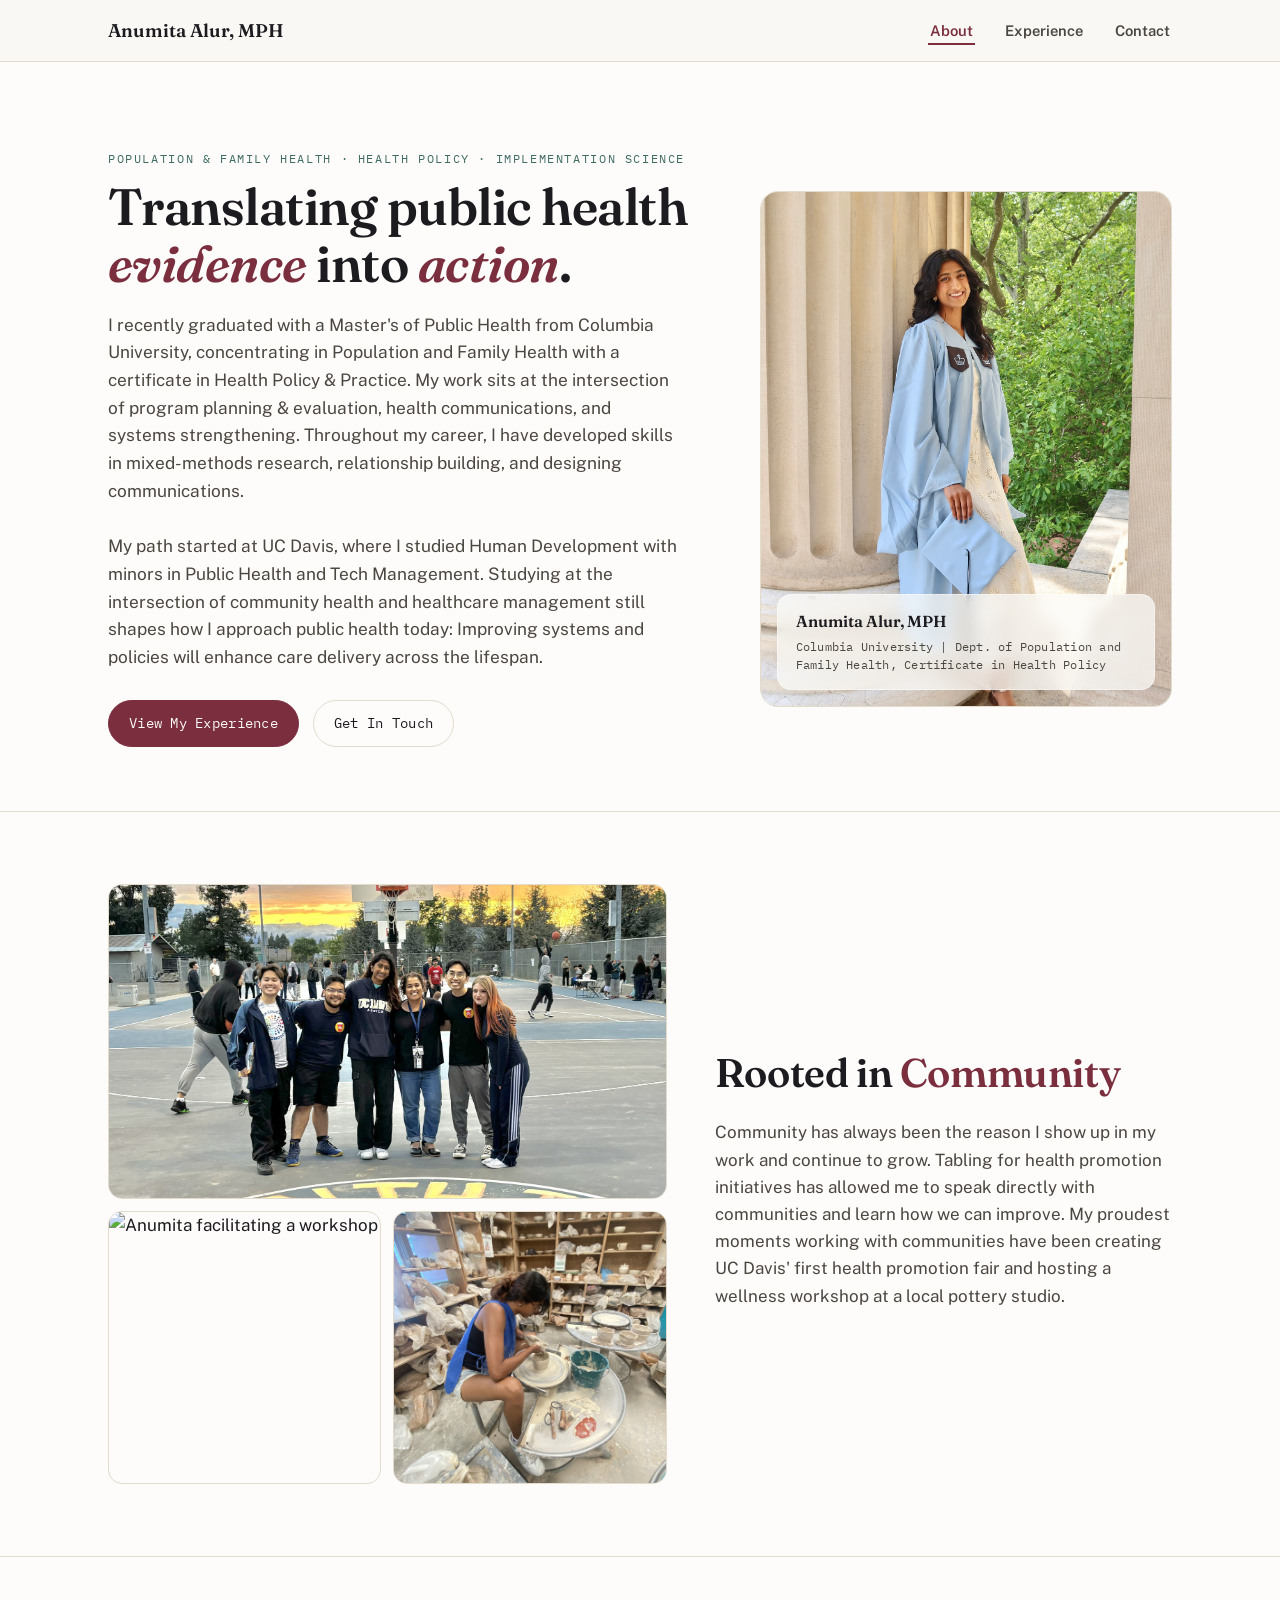
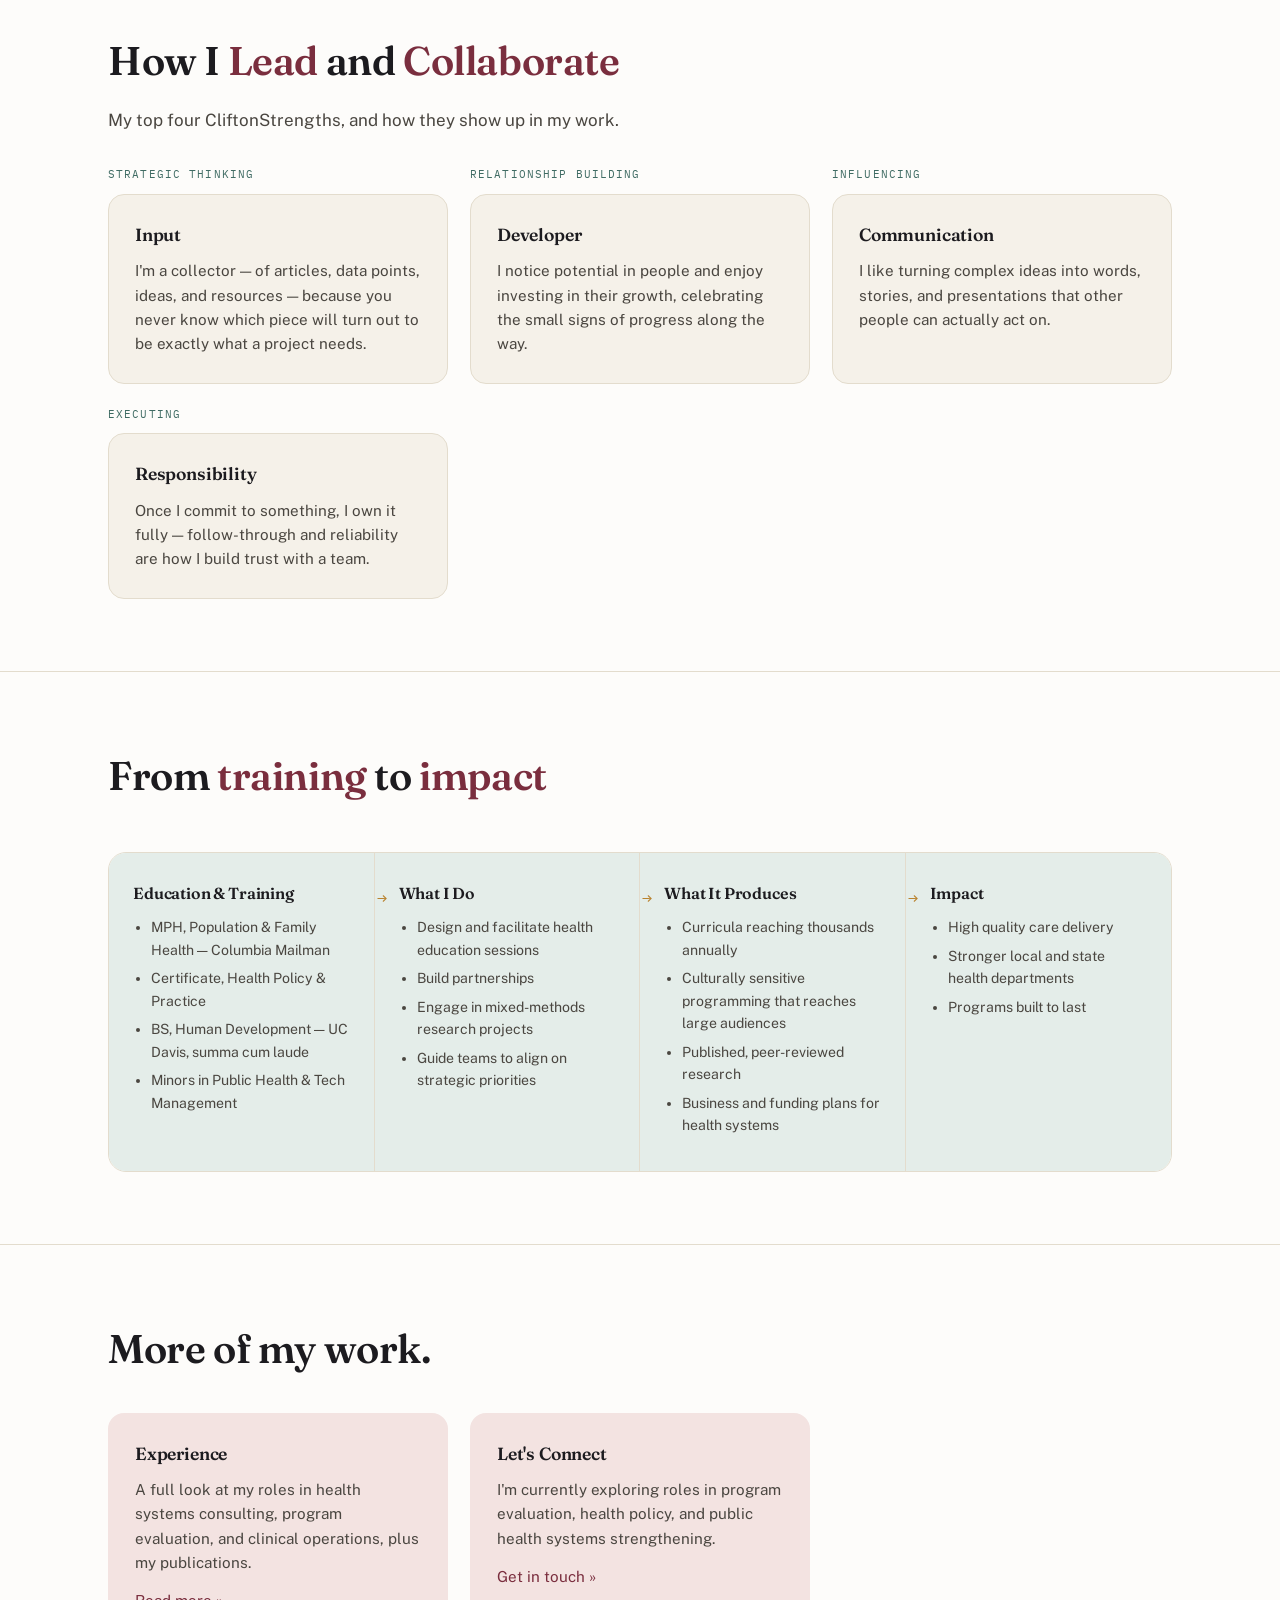
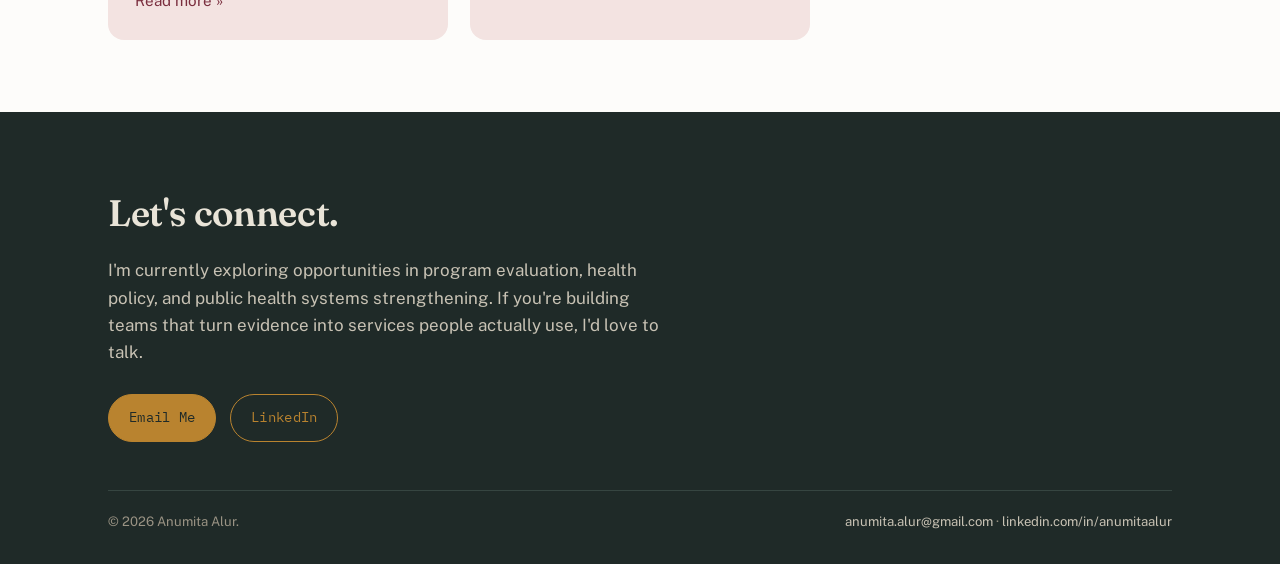
==== index.html @ 9e7f64c1 "About section changes" ====
<!DOCTYPE html>
<html lang="en">
<head>
<meta charset="UTF-8">
<meta name="viewport" content="width=device-width, initial-scale=1">
<title>Anumita Alur, MPH | Public Health Portfolio</title>
<meta name="description" content="Anumita Alur, MPH — population &amp; family health, implementation science, and health policy.">
<link rel="preconnect" href="https://fonts.googleapis.com">
<link href="https://fonts.googleapis.com/css2?family=Fraunces:opsz,wght@9..144,500;9..144,600;9..144,700&family=Public+Sans:wght@400;500;600;700&family=IBM+Plex+Mono:wght@400;500&display=swap" rel="stylesheet">
<link rel="stylesheet" href="styles.css">
</head>
<body>

<header class="site-header">
  <div class="nav-inner">
    <a class="brand" href="index.html">Anumita Alur, MPH</a>
    <button class="nav-toggle" aria-expanded="false" aria-label="Toggle menu">Menu</button>
    <nav class="main-nav" aria-label="Primary">
      <ul>
        <li><a href="index.html" aria-current="page">About</a></li>
        <li><a href="experience.html">Experience</a></li>
        <li><a href="index.html#connect">Contact</a></li>
      </ul>
    </nav>
  </div>
</header>

<main>

  <section class="hero">
    <div class="wrap hero-grid">
      <div>
        <span class="eyebrow">Population &amp; Family Health · Health Policy · Implementation Science</span>
        <h1>Translating public health <em>evidence</em> into <em>action</em>.</h1>
        <p class="lede">I recently graduated with a Master's of Public Health from Columbia University, concentrating in Population and Family Health with a certificate in Health Policy &amp; Practice. My work sits at the intersection of program planning &amp; evaluation, health communications, and systems strengthening. Throughout my career, I have developed skills in mixed-methods research, relationship building, and designing communications.</p>
        <p class="lede">My path started at UC Davis, where I studied Human Development with minors in Public Health and Tech Management. Studying at the intersection of community health and healthcare management still shapes how I approach public health today: Improving systems and policies will enhance care delivery across the lifespan.</p>
        <div class="hero-actions">
          <a class="btn solid" href="experience.html">View My Experience</a>
          <a class="btn ghost" href="index.html#connect">Get In Touch</a>
        </div>
      </div>
      <div class="hero-photo">
        <img src="images/anu-graduation.jpg" alt="Anumita Alur smiling in graduation regalia">
        <div class="hero-photo-caption">
          <div class="cap-name">Anumita Alur, MPH</div>
          <div class="cap-meta">Columbia University | Dept. of Population and Family Health, Certificate in Health Policy</div>
        </div>
      </div>
    </div>
  </section>

  <section class="block">
    <div class="wrap">
      <div class="community-grid">
        <div class="community-photos">
          <img src="images/community-1.jpg" alt="Anumita at a community health event">
          <img src="images/community-2.jpg" alt="Anumita facilitating a workshop">
          <img src="images/community-3.jpg" alt="Anumita with community members">
        </div>
        <div>
          <h2 class="section-title">Rooted in <span class="accent">Community</span></h2>
          <p style="color:var(--ink-soft); margin-top:14px;">Community has always been the reason I show up in my work and continue to grow. Tabling for health promotion initiatives has allowed me to speak directly with communities and learn how we can improve. My proudest moments working with communities have been creating UC Davis' first health promotion fair and hosting a wellness workshop at a local pottery studio.</p>
        </div>
      </div>
    </div>
  </section>

  <section class="block">
    <div class="wrap">
      <h2 class="section-title">How I <span class="accent">Lead</span> and <span class="accent">Collaborate</span></h2>
      <p style="color:var(--ink-soft); margin-top:14px; margin-bottom:32px; max-width:60ch;">My top four CliftonStrengths, and how they show up in my work.</p>
      <div class="card-grid strength-grid">
        <div class="strength-item">
          <span class="strength-domain">Strategic Thinking</span>
          <div class="card">
            <h3>Input</h3>
            <p>I'm a collector — of articles, data points, ideas, and resources — because you never know which piece will turn out to be exactly what a project needs.</p>
          </div>
        </div>
        <div class="strength-item">
          <span class="strength-domain">Relationship Building</span>
          <div class="card">
            <h3>Developer</h3>
            <p>I notice potential in people and enjoy investing in their growth, celebrating the small signs of progress along the way.</p>
          </div>
        </div>
        <div class="strength-item">
          <span class="strength-domain">Influencing</span>
          <div class="card">
            <h3>Communication</h3>
            <p>I like turning complex ideas into words, stories, and presentations that other people can actually act on.</p>
          </div>
        </div>
        <div class="strength-item">
          <span class="strength-domain">Executing</span>
          <div class="card">
            <h3>Responsibility</h3>
            <p>Once I commit to something, I own it fully — follow-through and reliability are how I build trust with a team.</p>
          </div>
        </div>
      </div>
    </div>
  </section>

  <section class="block">
    <div class="wrap">
      <h2 class="section-title" style="margin-bottom:44px;">From <span class="accent">training</span> to <span class="accent">impact</span></h2>
      <div class="logic-flow">
        <div class="logic-stage">
          <h4>Education &amp; Training</h4>
          <ul>
            <li>MPH, Population &amp; Family Health — Columbia Mailman</li>
            <li>Certificate, Health Policy &amp; Practice</li>
            <li>BS, Human Development — UC Davis, summa cum laude</li>
            <li>Minors in Public Health &amp; Tech Management</li>
          </ul>
        </div>
        <div class="logic-stage">
          <h4>What I Do</h4>
          <ul>
            <li>Design and facilitate health education sessions</li>
            <li>Build partnerships</li>
            <li>Engage in mixed-methods research projects</li>
            <li>Guide teams to align on strategic priorities</li>
          </ul>
        </div>
        <div class="logic-stage">
          <h4>What It Produces</h4>
          <ul>
            <li>Curricula reaching thousands annually</li>
            <li>Culturally sensitive programming that reaches large audiences</li>
            <li>Published, peer-reviewed research</li>
            <li>Business and funding plans for health systems</li>
          </ul>
        </div>
        <div class="logic-stage">
          <h4>Impact</h4>
          <ul>
            <li>High quality care delivery</li>
            <li>Stronger local and state health departments</li>
            <li>Programs built to last</li>
          </ul>
        </div>
      </div>
    </div>
  </section>

  <section class="block">
    <div class="wrap">
      <h2 class="section-title">More of my work.</h2>
      <div class="card-grid explore-cards" style="margin-top:32px;">
        <div class="card">
          <h3>Experience</h3>
          <p>A full look at my roles in health systems consulting, program evaluation, and clinical operations, plus my publications.</p>
          <p style="margin-top:14px;"><a href="experience.html">Read more »</a></p>
        </div>
        <div class="card">
          <h3>Let's Connect</h3>
          <p>I'm currently exploring roles in program evaluation, health policy, and public health systems strengthening.</p>
          <p style="margin-top:14px;"><a href="index.html#connect">Get in touch »</a></p>
        </div>
      </div>
    </div>
  </section>

</main>

<section class="connect" id="connect">
  <div class="wrap">
    <h2>Let's connect.</h2>
    <p>I'm currently exploring opportunities in program evaluation, health policy, and public health systems strengthening. If you're building teams that turn evidence into services people actually use, I'd love to talk.</p>
    <div class="connect-actions">
      <a class="btn solid" href="mailto:anumita.alur@gmail.com">Email Me</a>
      <a class="btn" href="https://www.linkedin.com/in/anumitaalur" target="_blank" rel="noopener">LinkedIn</a>
    </div>
    <div class="foot-bottom">
      <span>© 2026 Anumita Alur.</span>
      <span><a href="mailto:anumita.alur@gmail.com">anumita.alur@gmail.com</a> · <a href="https://www.linkedin.com/in/anumitaalur" target="_blank" rel="noopener">linkedin.com/in/anumitaalur</a></span>
    </div>
  </div>
</section>

<script src="nav.js"></script>
</body>
</html>
---- styles.css ----
/* ============================================================
   Anumita Alur — Portfolio
   Design tokens
   ============================================================ */
:root {
  --paper: #FDFCFA;
  --paper-dim: #F5F1E9;
  --ink: #1C1B1F;
  --ink-soft: #4A4640;
  --berry: #7A2E3E;
  --berry-dark: #5C2230;
  --berry-tint: #F3E3E1;
  --teal: #3F6B63;
  --teal-tint: #E4EDE9;
  --gold: #B9832F;
  --line: #E3DCCD;
  --night: #1F2A28;
  --night-ink: #E9E4D8;

  --display: "Fraunces", Georgia, serif;
  --body: "Public Sans", -apple-system, BlinkMacSystemFont, "Segoe UI", sans-serif;
  --mono: "IBM Plex Mono", ui-monospace, Menlo, monospace;

  --max: 1120px;
}

* { box-sizing: border-box; }
html { scroll-behavior: smooth; }

@media (prefers-reduced-motion: reduce) {
  html { scroll-behavior: auto; }
  * { animation: none !important; transition: none !important; }
}

body {
  margin: 0;
  background: var(--paper);
  color: var(--ink);
  font-family: var(--body);
  font-size: 17px;
  line-height: 1.6;
  -webkit-font-smoothing: antialiased;
}

h1, h2, h3, h4 { font-family: var(--display); margin: 0; font-weight: 600; letter-spacing: -0.01em; }
p { margin: 0 0 1em; }

.section-title {
  font-size: clamp(1.9rem, 3.6vw, 2.5rem);
}
.accent { color: var(--berry); }

a { color: var(--berry); text-decoration: none; }
a:hover { text-decoration: underline; }
img { max-width: 100%; display: block; }

a:focus-visible,
button:focus-visible {
  outline: 2px solid var(--berry);
  outline-offset: 3px;
}

.wrap { max-width: var(--max); margin: 0 auto; padding: 0 28px; }

.eyebrow {
  font-family: var(--mono);
  font-size: 0.72rem;
  letter-spacing: 0.14em;
  text-transform: uppercase;
  color: var(--teal);
  display: block;
  margin-bottom: 0.9em;
}

/* ---------------- Header / Nav ---------------- */
header.site-header {
  position: sticky;
  top: 0;
  z-index: 50;
  background: rgba(250, 248, 244, 0.92);
  backdrop-filter: blur(6px);
  border-bottom: 1px solid var(--line);
}

.nav-inner {
  max-width: var(--max);
  margin: 0 auto;
  padding: 16px 28px;
  display: flex;
  align-items: center;
  justify-content: space-between;
  gap: 24px;
}

.brand {
  font-family: var(--display);
  font-weight: 600;
  font-size: 1.15rem;
  color: var(--ink);
  white-space: nowrap;
}
.brand:hover { text-decoration: none; color: var(--berry); }

nav.main-nav ul {
  list-style: none;
  display: flex;
  gap: 28px;
  margin: 0;
  padding: 0;
  font-size: 0.92rem;
  font-weight: 600;
}
nav.main-nav a {
  color: var(--ink-soft);
  padding: 4px 2px;
  border-bottom: 2px solid transparent;
}
nav.main-nav a:hover,
nav.main-nav a[aria-current="page"] {
  color: var(--berry);
  text-decoration: none;
  border-bottom-color: var(--berry);
}

.nav-toggle {
  display: none;
  background: none;
  border: 1px solid var(--line);
  border-radius: 8px;
  padding: 8px 10px;
  font-family: var(--mono);
  font-size: 0.85rem;
  cursor: pointer;
  color: var(--ink);
}

@media (max-width: 720px) {
  .nav-toggle { display: inline-block; }
  nav.main-nav {
    display: none;
    position: absolute;
    top: 100%;
    left: 0;
    right: 0;
    background: var(--paper);
    border-bottom: 1px solid var(--line);
    padding: 12px 28px 20px;
  }
  nav.main-nav.open { display: block; }
  nav.main-nav ul { flex-direction: column; gap: 14px; }
}

/* ---------------- Buttons ---------------- */
.btn {
  display: inline-flex;
  align-items: center;
  gap: 8px;
  font-family: var(--mono);
  font-size: 0.85rem;
  letter-spacing: 0.02em;
  padding: 12px 20px;
  border-radius: 999px;
  border: 1px solid var(--berry);
  color: var(--berry);
  transition: background 0.15s ease, color 0.15s ease;
}
.btn:hover { background: var(--berry); color: var(--paper); text-decoration: none; }
.btn.solid { background: var(--berry); color: var(--paper); }
.btn.solid:hover { background: var(--berry-dark); border-color: var(--berry-dark); }
.btn.ghost { border-color: var(--line); color: var(--ink); }
.btn.ghost:hover { background: var(--ink); border-color: var(--ink); color: var(--paper); }

/* ---------------- Hero ---------------- */
.hero {
  padding: 88px 0 64px;
  border-bottom: 1px solid var(--line);
}
.hero-grid {
  display: grid;
  grid-template-columns: 1.3fr 0.9fr;
  gap: 56px;
  align-items: center;
}
@media (max-width: 860px) {
  .hero-grid { grid-template-columns: 1fr; }
}
.hero h1 {
  font-size: clamp(2.1rem, 4.2vw, 3.2rem);
  line-height: 1.1;
  margin-bottom: 20px;
}
.hero h1 em { font-style: italic; color: var(--berry); }
.hero p.lede {
  font-size: 1.08rem;
  color: var(--ink-soft);
  max-width: 52ch;
  margin-bottom: 28px;
}
.hero-actions { display: flex; gap: 14px; flex-wrap: wrap; }

.hero-photo {
  position: relative;
  border-radius: 18px;
  overflow: hidden;
  border: 1px solid var(--line);
  aspect-ratio: 4 / 5;
}
.hero-photo img {
  width: 100%;
  height: 100%;
  object-fit: cover;
  object-position: center 20%;
}
.hero-photo-caption {
  position: absolute;
  left: 16px;
  right: 16px;
  bottom: 16px;
  background: rgba(253, 252, 250, 0.72);
  backdrop-filter: blur(8px);
  -webkit-backdrop-filter: blur(8px);
  border: 1px solid rgba(255, 255, 255, 0.4);
  border-radius: 14px;
  padding: 14px 18px;
}
.hero-photo-caption .cap-name {
  font-family: var(--display);
  font-weight: 600;
  font-size: 1rem;
  color: var(--ink);
  margin-bottom: 3px;
}
.hero-photo-caption .cap-meta {
  font-family: var(--mono);
  font-size: 0.72rem;
  letter-spacing: 0.02em;
  color: var(--ink-soft);
}

.hero-card {
  background: var(--paper-dim);
  border: 1px solid var(--line);
  border-radius: 18px;
  padding: 28px;
}
.hero-card .avatar {
  width: 84px;
  height: 84px;
  border-radius: 50%;
  background: var(--berry);
  color: var(--paper);
  font-family: var(--display);
  font-size: 1.7rem;
  display: flex;
  align-items: center;
  justify-content: center;
  margin-bottom: 16px;
}
.hero-card .name { font-family: var(--display); font-size: 1.15rem; margin-bottom: 4px; }
.hero-card .role { color: var(--ink-soft); font-size: 0.92rem; margin-bottom: 18px; }
.hero-card dl { margin: 0; font-size: 0.88rem; }
.hero-card dt { font-family: var(--mono); font-size: 0.7rem; letter-spacing: 0.08em; text-transform: uppercase; color: var(--teal); margin-top: 12px; }
.hero-card dd { margin: 2px 0 0; color: var(--ink-soft); }

/* ---------------- Stat strip ---------------- */
.stat-strip {
  padding: 44px 0;
  border-bottom: 1px solid var(--line);
}
.stat-grid {
  display: grid;
  grid-template-columns: repeat(4, 1fr);
  gap: 24px;
}
@media (max-width: 860px) { .stat-grid { grid-template-columns: repeat(2, 1fr); } }
.stat { border-left: 2px solid var(--line); padding-left: 18px; }
.stat .num { font-family: var(--mono); font-size: 1.9rem; color: var(--berry); display: block; }
.stat .label { color: var(--ink-soft); font-size: 0.88rem; }

/* ---------------- Section shell ---------------- */
section.block { padding: 72px 0; border-bottom: 1px solid var(--line); }
section.block:last-of-type { border-bottom: none; }
.block-head { max-width: 60ch; margin-bottom: 44px; }
.block-head h2 { font-size: clamp(1.5rem, 3vw, 2.1rem); }

/* ---------------- Community collage ---------------- */
.community-grid {
  display: grid;
  grid-template-columns: 1.1fr 0.9fr;
  gap: 48px;
  align-items: center;
}
@media (max-width: 860px) {
  .community-grid { grid-template-columns: 1fr; }
}
.community-photos {
  display: grid;
  grid-template-columns: 1fr 1fr;
  gap: 12px;
}
.community-photos img {
  width: 100%;
  object-fit: cover;
  border-radius: 14px;
  border: 1px solid var(--line);
}
.community-photos img:first-child {
  grid-column: 1 / -1;
  aspect-ratio: 16 / 9;
}
.community-photos img:not(:first-child) {
  aspect-ratio: 1 / 1;
}

/* ---------------- Strengths grid (4-up) ---------------- */
.strength-grid { grid-template-columns: repeat(4, 1fr); }
@media (max-width: 960px) { .strength-grid { grid-template-columns: repeat(2, 1fr); } }
@media (max-width: 560px) { .strength-grid { grid-template-columns: 1fr; } }
.strength-item { display: flex; flex-direction: column; }
.strength-domain {
  font-family: var(--mono);
  font-size: 0.7rem;
  letter-spacing: 0.1em;
  text-transform: uppercase;
  color: var(--teal);
  margin-bottom: 10px;
}
.strength-grid .card {
  background: var(--paper-dim);
  flex: 1;
}

/* ---------------- Card / focus areas ---------------- */
.card-grid {
  display: grid;
  grid-template-columns: repeat(3, 1fr);
  gap: 22px;
}
@media (max-width: 860px) { .card-grid { grid-template-columns: 1fr; } }
.card {
  background: var(--paper);
  border: 1px solid var(--line);
  border-radius: 16px;
  padding: 26px;
}
.card h3 { font-size: 1.1rem; margin-bottom: 10px; }
.card p { color: var(--ink-soft); font-size: 0.95rem; margin-bottom: 0; }
.card .tag {
  font-family: var(--mono);
  font-size: 0.7rem;
  letter-spacing: 0.08em;
  text-transform: uppercase;
  color: var(--teal);
  background: var(--teal-tint);
  padding: 4px 10px;
  border-radius: 999px;
  display: inline-block;
  margin-bottom: 14px;
}

.explore-cards .card {
  background: var(--berry-tint);
  border-color: transparent;
}

/* ---------------- Logic-model flow (signature element) ---------------- */
.logic-flow {
  display: grid;
  grid-template-columns: repeat(4, 1fr);
  gap: 0;
  border: 1px solid var(--line);
  border-radius: 18px;
  overflow: hidden;
  background: var(--paper);
}
@media (max-width: 860px) {
  .logic-flow { grid-template-columns: 1fr; }
}
.logic-stage {
  padding: 28px 24px;
  position: relative;
  border-right: 1px solid var(--line);
  background: var(--teal-tint);
}
.logic-flow .logic-stage:last-child { border-right: none; }
@media (max-width: 860px) {
  .logic-stage { border-right: none; border-bottom: 1px solid var(--line); }
  .logic-flow .logic-stage:last-child { border-bottom: none; }
}
.logic-stage::after {
  content: "→";
  position: absolute;
  right: -13px;
  top: 32px;
  color: var(--gold);
  font-family: var(--mono);
  background: var(--teal-tint);
  z-index: 2;
}
.logic-flow .logic-stage:last-child::after { content: ""; }
@media (max-width: 860px) {
  .logic-stage::after { content: "↓"; right: auto; left: 24px; top: auto; bottom: -13px; }
}
.logic-stage .stage-index {
  font-family: var(--mono);
  font-size: 0.7rem;
  color: var(--gold);
  letter-spacing: 0.1em;
  text-transform: uppercase;
  display: block;
  margin-bottom: 10px;
}
.logic-stage h4 { font-size: 1rem; margin-bottom: 10px; }
.logic-stage ul { margin: 0; padding-left: 18px; font-size: 0.88rem; color: var(--ink-soft); }
.logic-stage li { margin-bottom: 6px; }

/* ---------------- Strength / theme list ---------------- */
.theme-list { display: grid; gap: 18px; }
.theme-row {
  display: grid;
  grid-template-columns: 64px 1fr;
  gap: 20px;
  padding: 18px 0;
  border-bottom: 1px solid var(--line);
}
.theme-row:last-child { border-bottom: none; }
.theme-row .no {
  font-family: var(--mono);
  color: var(--berry);
  font-size: 0.85rem;
  align-self: start;
}
.theme-row h4 { font-size: 1rem; margin-bottom: 6px; }
.theme-row p { color: var(--ink-soft); font-size: 0.93rem; margin: 0; }

/* ---------------- Timeline (experience) ---------------- */
.timeline { display: grid; gap: 0; }
.role {
  display: grid;
  grid-template-columns: 200px 1fr;
  gap: 28px;
  padding: 34px 0;
  border-bottom: 1px solid var(--line);
}
.role:last-child { border-bottom: none; }
@media (max-width: 720px) {
  .role { grid-template-columns: 1fr; gap: 8px; }
}
.role .when {
  font-family: var(--mono);
  font-size: 0.82rem;
  color: var(--teal);
}
.role .where { color: var(--ink-soft); font-size: 0.85rem; margin-top: 4px; }
.role h3 { font-size: 1.15rem; margin-bottom: 4px; }
.role .org { color: var(--berry); font-weight: 600; font-size: 0.95rem; margin-bottom: 12px; }
.role ul { margin: 0; padding-left: 20px; font-size: 0.94rem; color: var(--ink-soft); }
.role li { margin-bottom: 8px; }

/* ---------------- Education / pub cards ---------------- */
.edu-card, .pub-card {
  padding: 24px 0;
  border-bottom: 1px solid var(--line);
}
.edu-card:last-child, .pub-card:last-child { border-bottom: none; }
.edu-card h3, .pub-card h3 { font-size: 1.05rem; margin-bottom: 4px; }
.edu-card .meta, .pub-card .meta { font-family: var(--mono); font-size: 0.8rem; color: var(--teal); margin-bottom: 8px; }
.edu-card p, .pub-card p { color: var(--ink-soft); font-size: 0.93rem; margin-bottom: 4px; }

/* ---------------- Skill chips ---------------- */
.chip-group { margin-bottom: 24px; }
.chip-group h4 { font-family: var(--mono); font-size: 0.78rem; letter-spacing: 0.08em; text-transform: uppercase; color: var(--teal); margin-bottom: 12px; }
.chips { display: flex; flex-wrap: wrap; gap: 8px; }
.chip {
  font-size: 0.85rem;
  padding: 6px 14px;
  border: 1px solid var(--line);
  border-radius: 999px;
  color: var(--ink-soft);
  background: var(--paper-dim);
}

/* ---------------- Quote ---------------- */
.quote-block {
  background: var(--berry-tint);
  border-radius: 20px;
  padding: 44px 40px;
  text-align: center;
}
.quote-block blockquote {
  font-family: var(--display);
  font-size: clamp(1.15rem, 2.4vw, 1.5rem);
  font-style: italic;
  color: var(--berry-dark);
  max-width: 62ch;
  margin: 0 auto 16px;
}
.quote-block cite { font-family: var(--mono); font-size: 0.82rem; color: var(--ink-soft); font-style: normal; }

/* ---------------- Connect / footer ---------------- */
.connect {
  background: var(--night);
  color: var(--night-ink);
  padding: 72px 0 32px;
}
.connect h2 { color: var(--night-ink); font-size: clamp(1.6rem, 3.4vw, 2.3rem); margin-bottom: 14px; }
.connect p { color: #C8C2B4; max-width: 56ch; margin-bottom: 28px; }
.connect .btn { border-color: var(--gold); color: var(--gold); }
.connect .btn:hover { background: var(--gold); color: var(--night); }
.connect .btn.solid { background: var(--gold); color: var(--night); border-color: var(--gold); }
.connect .btn.solid:hover { background: #d6a545; }
.connect-actions { display: flex; gap: 14px; flex-wrap: wrap; margin-bottom: 48px; }
.foot-bottom {
  border-top: 1px solid #364541;
  padding-top: 20px;
  display: flex;
  justify-content: space-between;
  flex-wrap: wrap;
  gap: 12px;
  font-size: 0.82rem;
  color: #9A9384;
}
.foot-bottom a { color: #C8C2B4; }

/* ---------------- Page header (non-home pages) ---------------- */
.page-hero {
  padding: 64px 0 44px;
  border-bottom: 1px solid var(--line);
}
.page-hero h1 { font-size: clamp(1.9rem, 4vw, 2.6rem); margin-bottom: 14px; }
.page-hero p { color: var(--ink-soft); max-width: 60ch; }
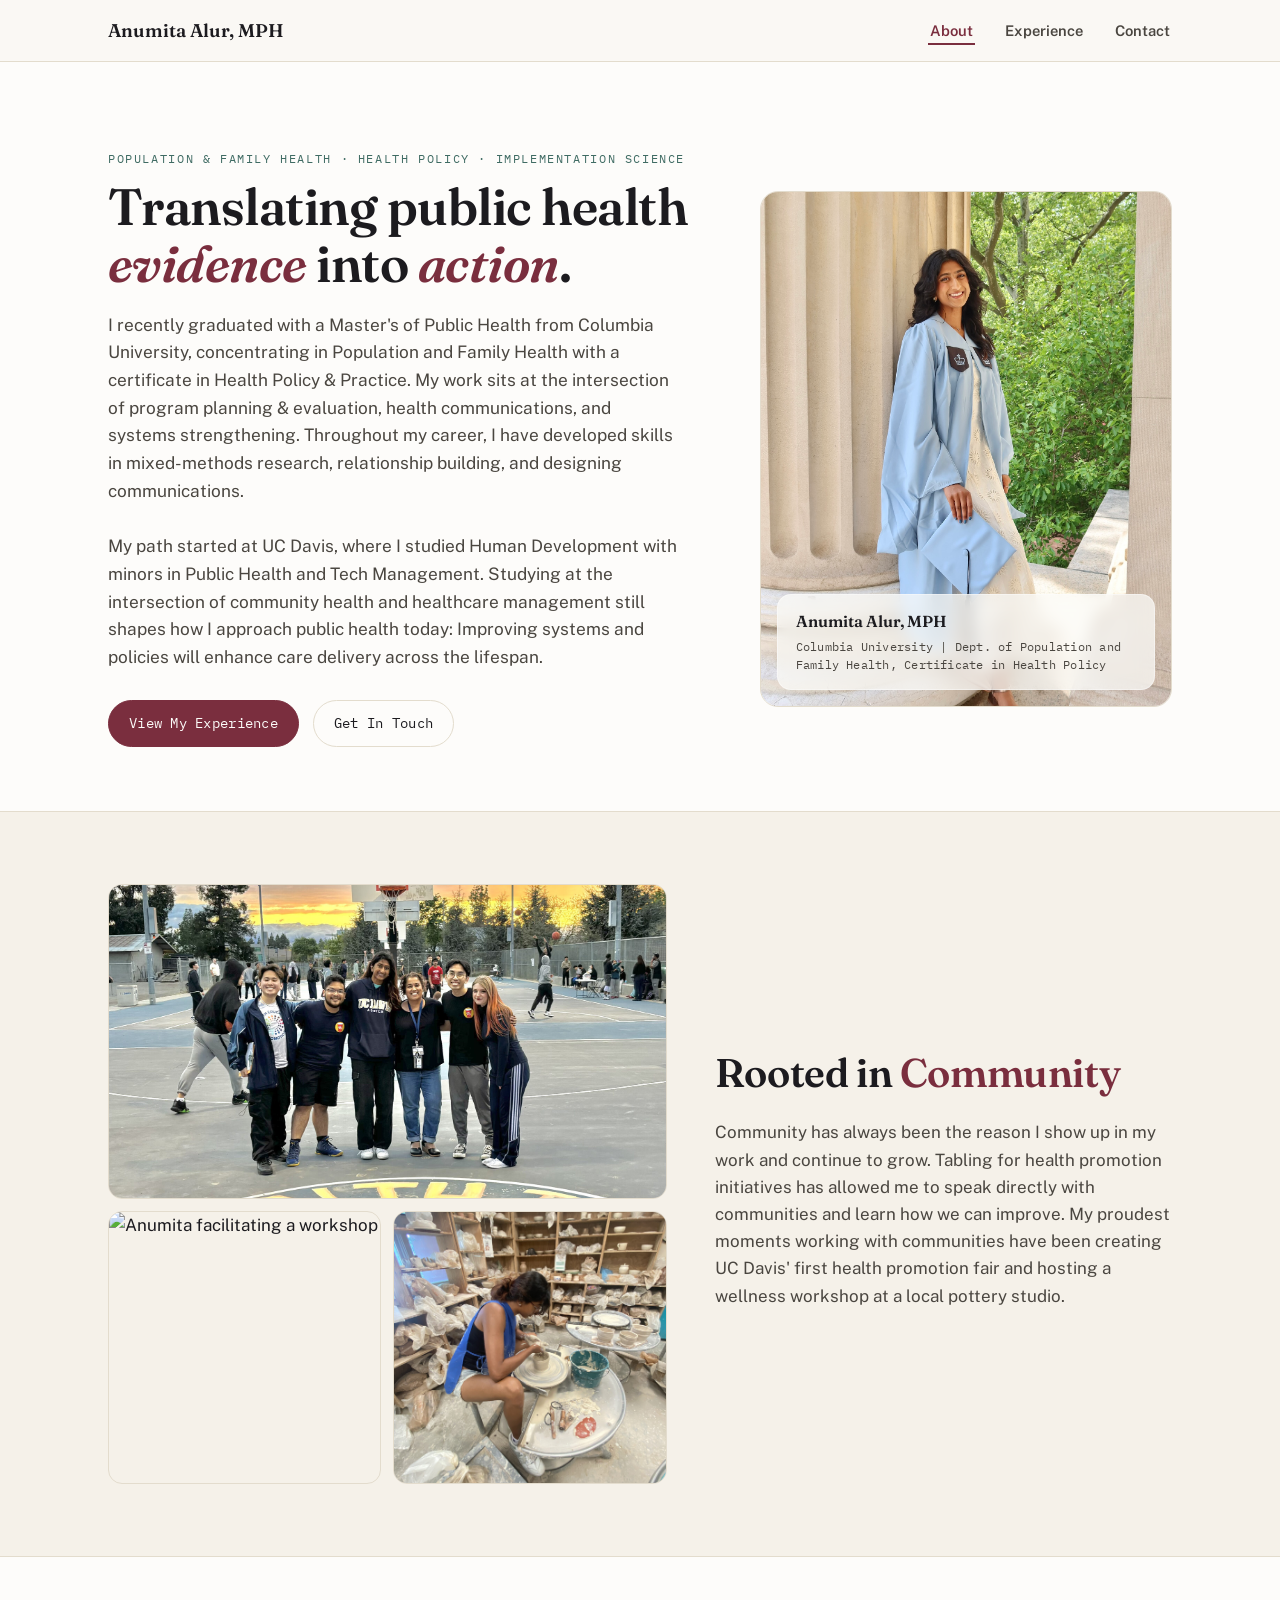
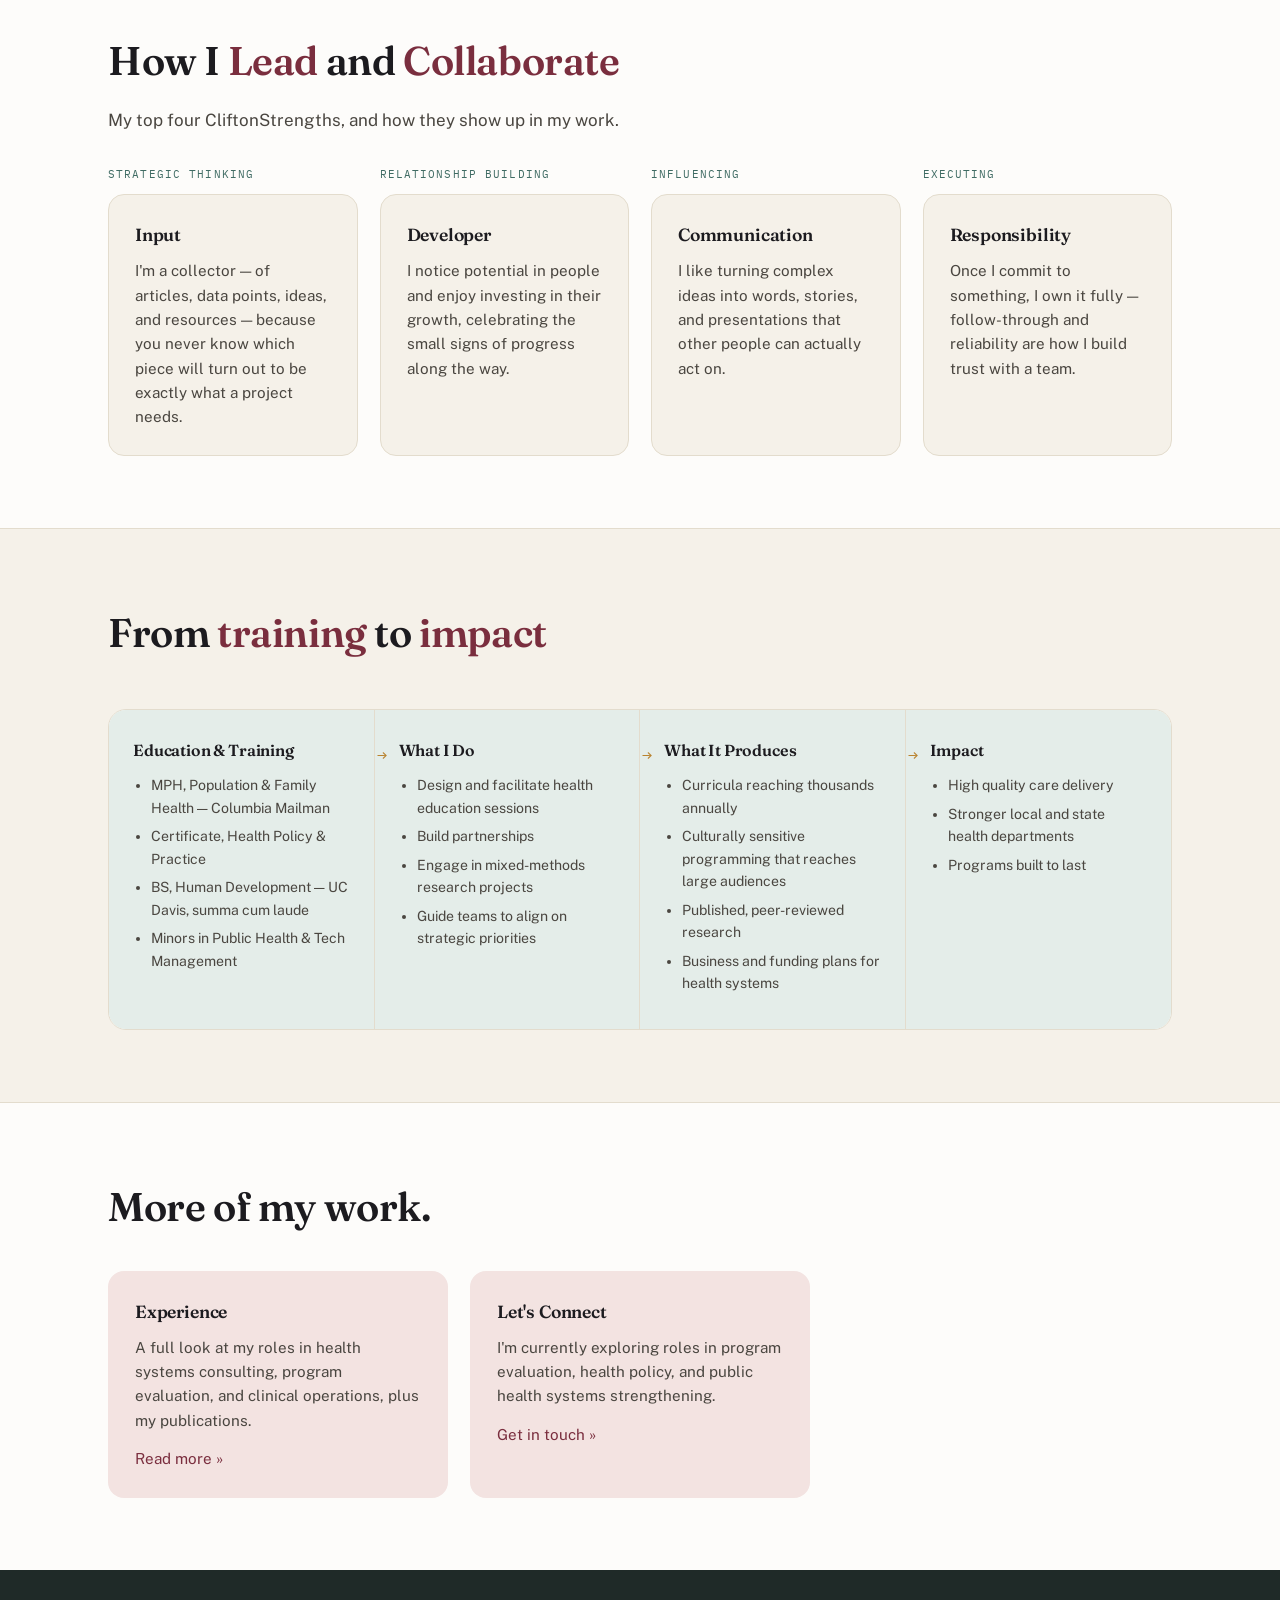
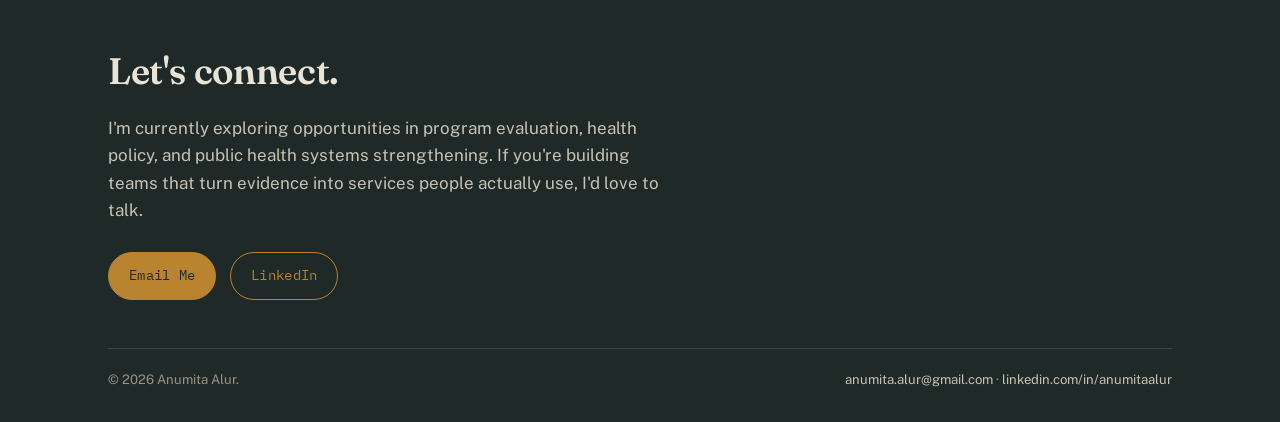
==== commit 25cd519f: "background colors" ====
--- a/index.html
+++ b/index.html
@@ -49,7 +49,7 @@
     </div>
   </section>
 
-  <section class="block">
+  <section class="block section-dark">
     <div class="wrap">
       <div class="community-grid">
         <div class="community-photos">
@@ -102,7 +102,7 @@
     </div>
   </section>
 
-  <section class="block">
+  <section class="block section-dark">
     <div class="wrap">
       <h2 class="section-title" style="margin-bottom:44px;">From <span class="accent">training</span> to <span class="accent">impact</span></h2>
       <div class="logic-flow">
--- a/styles.css
+++ b/styles.css
@@ -280,6 +280,7 @@
 /* ---------------- Section shell ---------------- */
 section.block { padding: 72px 0; border-bottom: 1px solid var(--line); }
 section.block:last-of-type { border-bottom: none; }
+.section-dark { background: var(--paper-dim); }
 .block-head { max-width: 60ch; margin-bottom: 44px; }
 .block-head h2 { font-size: clamp(1.5rem, 3vw, 2.1rem); }
 
@@ -313,9 +314,9 @@
 }
 
 /* ---------------- Strengths grid (4-up) ---------------- */
-.strength-grid { grid-template-columns: repeat(4, 1fr); }
-@media (max-width: 960px) { .strength-grid { grid-template-columns: repeat(2, 1fr); } }
-@media (max-width: 560px) { .strength-grid { grid-template-columns: 1fr; } }
+.card-grid.strength-grid { grid-template-columns: repeat(4, 1fr); }
+@media (max-width: 960px) { .card-grid.strength-grid { grid-template-columns: repeat(2, 1fr); } }
+@media (max-width: 560px) { .card-grid.strength-grid { grid-template-columns: 1fr; } }
 .strength-item { display: flex; flex-direction: column; }
 .strength-domain {
   font-family: var(--mono);
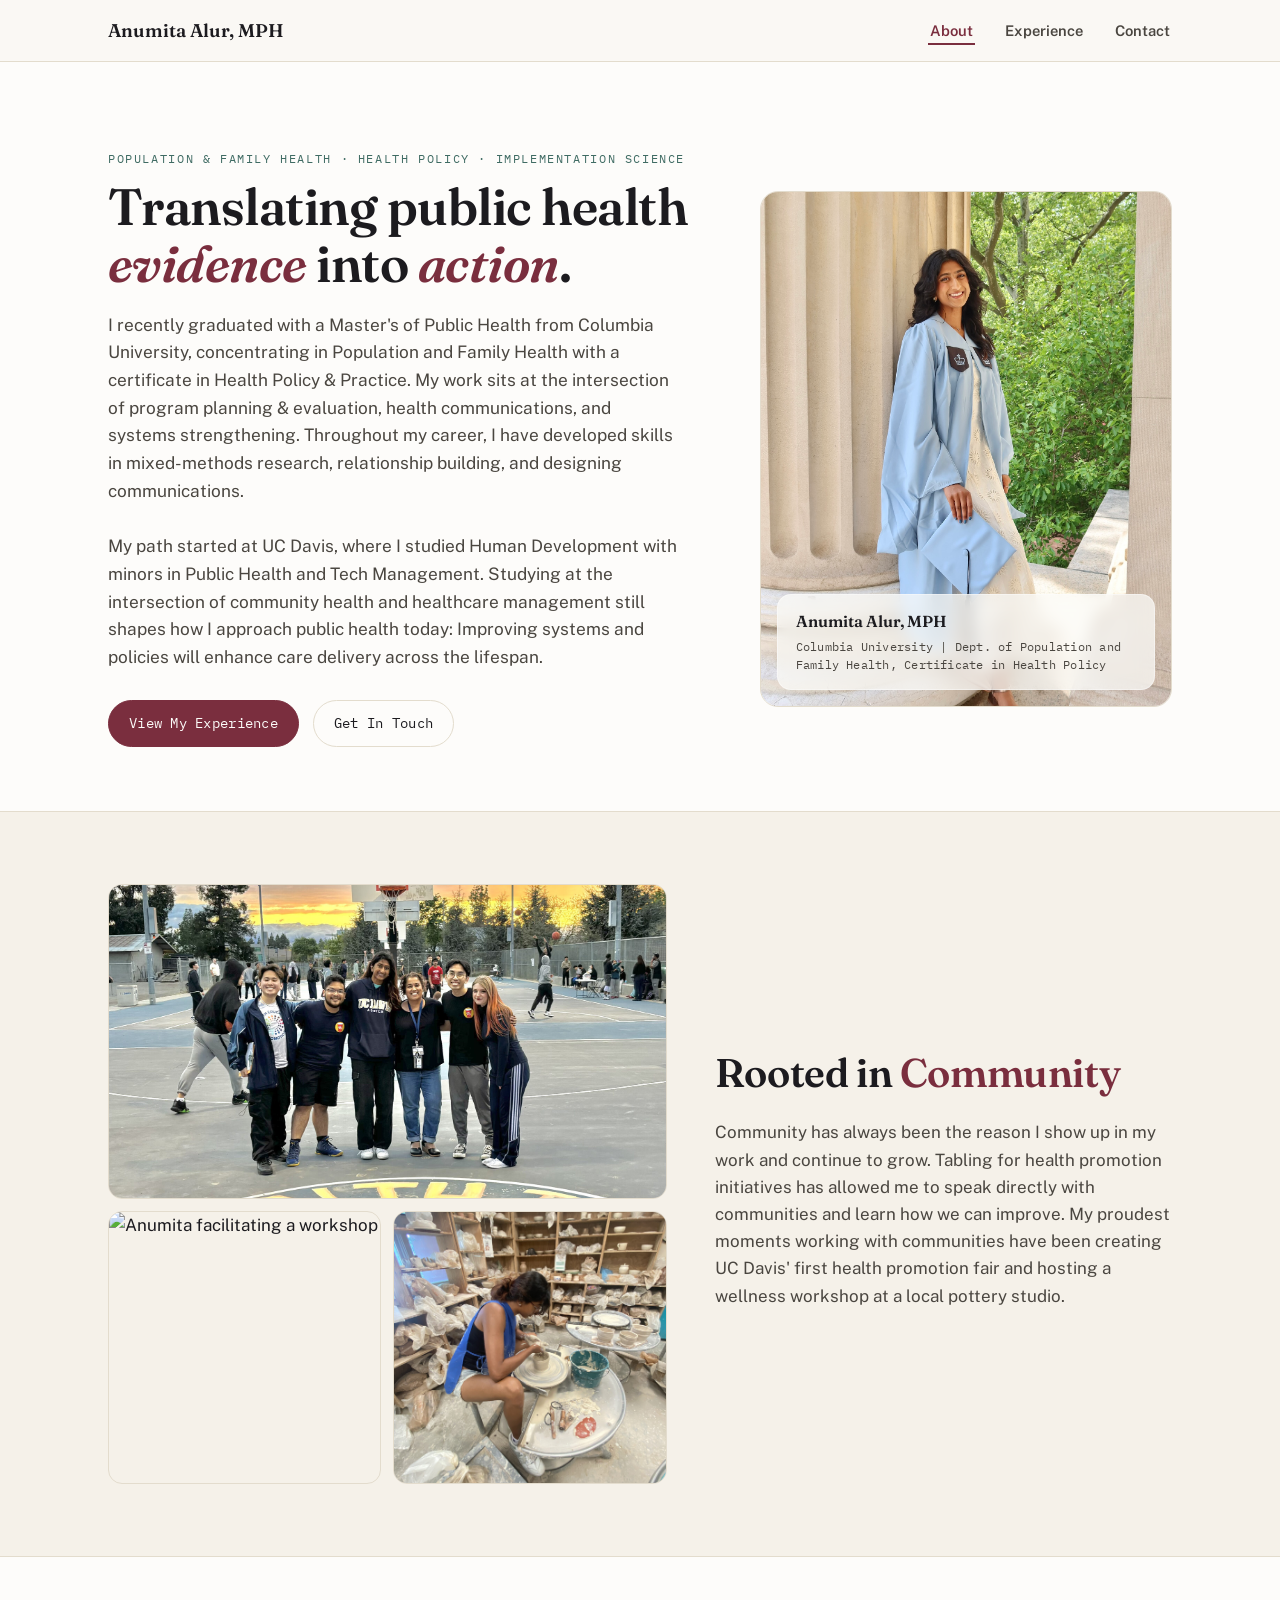
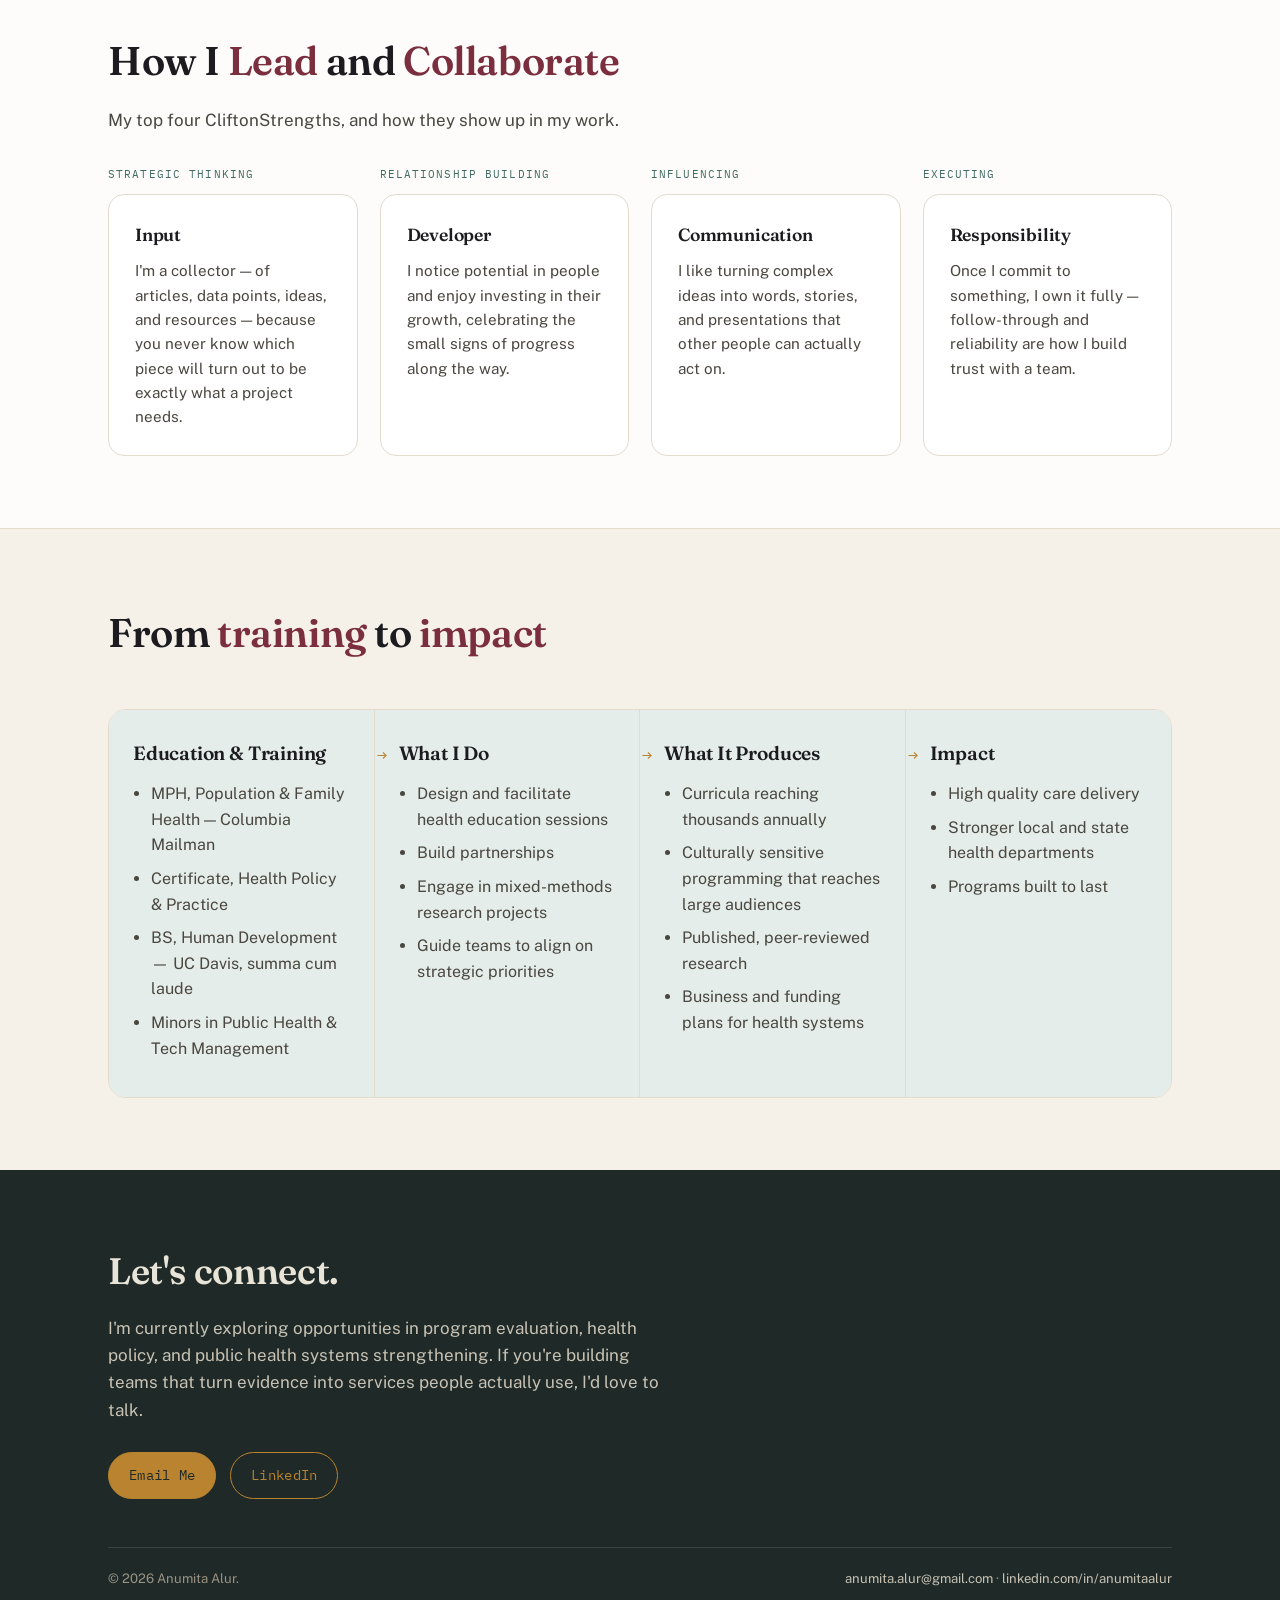
==== commit feb7f4c7: "about section updates" ====
--- a/index.html
+++ b/index.html
@@ -145,23 +145,6 @@
     </div>
   </section>
 
-  <section class="block">
-    <div class="wrap">
-      <h2 class="section-title">More of my work.</h2>
-      <div class="card-grid explore-cards" style="margin-top:32px;">
-        <div class="card">
-          <h3>Experience</h3>
-          <p>A full look at my roles in health systems consulting, program evaluation, and clinical operations, plus my publications.</p>
-          <p style="margin-top:14px;"><a href="experience.html">Read more »</a></p>
-        </div>
-        <div class="card">
-          <h3>Let's Connect</h3>
-          <p>I'm currently exploring roles in program evaluation, health policy, and public health systems strengthening.</p>
-          <p style="margin-top:14px;"><a href="index.html#connect">Get in touch »</a></p>
-        </div>
-      </div>
-    </div>
-  </section>
 
 </main>
 
--- a/styles.css
+++ b/styles.css
@@ -327,9 +327,20 @@
   margin-bottom: 10px;
 }
 .strength-grid .card {
-  background: var(--paper-dim);
+  background: #FFFFFF;
   flex: 1;
 }
+
+/* ---------------- Publication boxes ---------------- */
+.pub-grid {
+  display: grid;
+  grid-template-columns: repeat(2, 1fr);
+  gap: 22px;
+}
+@media (max-width: 720px) { .pub-grid { grid-template-columns: 1fr; } }
+.pub-box h3 { font-size: 1.05rem; margin-bottom: 10px; }
+.pub-box .meta { font-family: var(--mono); font-size: 0.8rem; color: var(--teal); margin-bottom: 8px; display: block; }
+.pub-box p { color: var(--ink-soft); font-size: 0.93rem; margin-bottom: 0; }
 
 /* ---------------- Card / focus areas ---------------- */
 .card-grid {
@@ -411,9 +422,9 @@
   display: block;
   margin-bottom: 10px;
 }
-.logic-stage h4 { font-size: 1rem; margin-bottom: 10px; }
-.logic-stage ul { margin: 0; padding-left: 18px; font-size: 0.88rem; color: var(--ink-soft); }
-.logic-stage li { margin-bottom: 6px; }
+.logic-stage h4 { font-size: 1.2rem; margin-bottom: 12px; }
+.logic-stage ul { margin: 0; padding-left: 18px; font-size: 1rem; color: var(--ink-soft); }
+.logic-stage li { margin-bottom: 8px; }
 
 /* ---------------- Strength / theme list ---------------- */
 .theme-list { display: grid; gap: 18px; }
@@ -528,5 +539,5 @@
   padding: 64px 0 44px;
   border-bottom: 1px solid var(--line);
 }
-.page-hero h1 { font-size: clamp(1.9rem, 4vw, 2.6rem); margin-bottom: 14px; }
+.page-hero h1 { font-size: clamp(2.1rem, 4.2vw, 3.2rem); margin-bottom: 14px; }
 .page-hero p { color: var(--ink-soft); max-width: 60ch; }
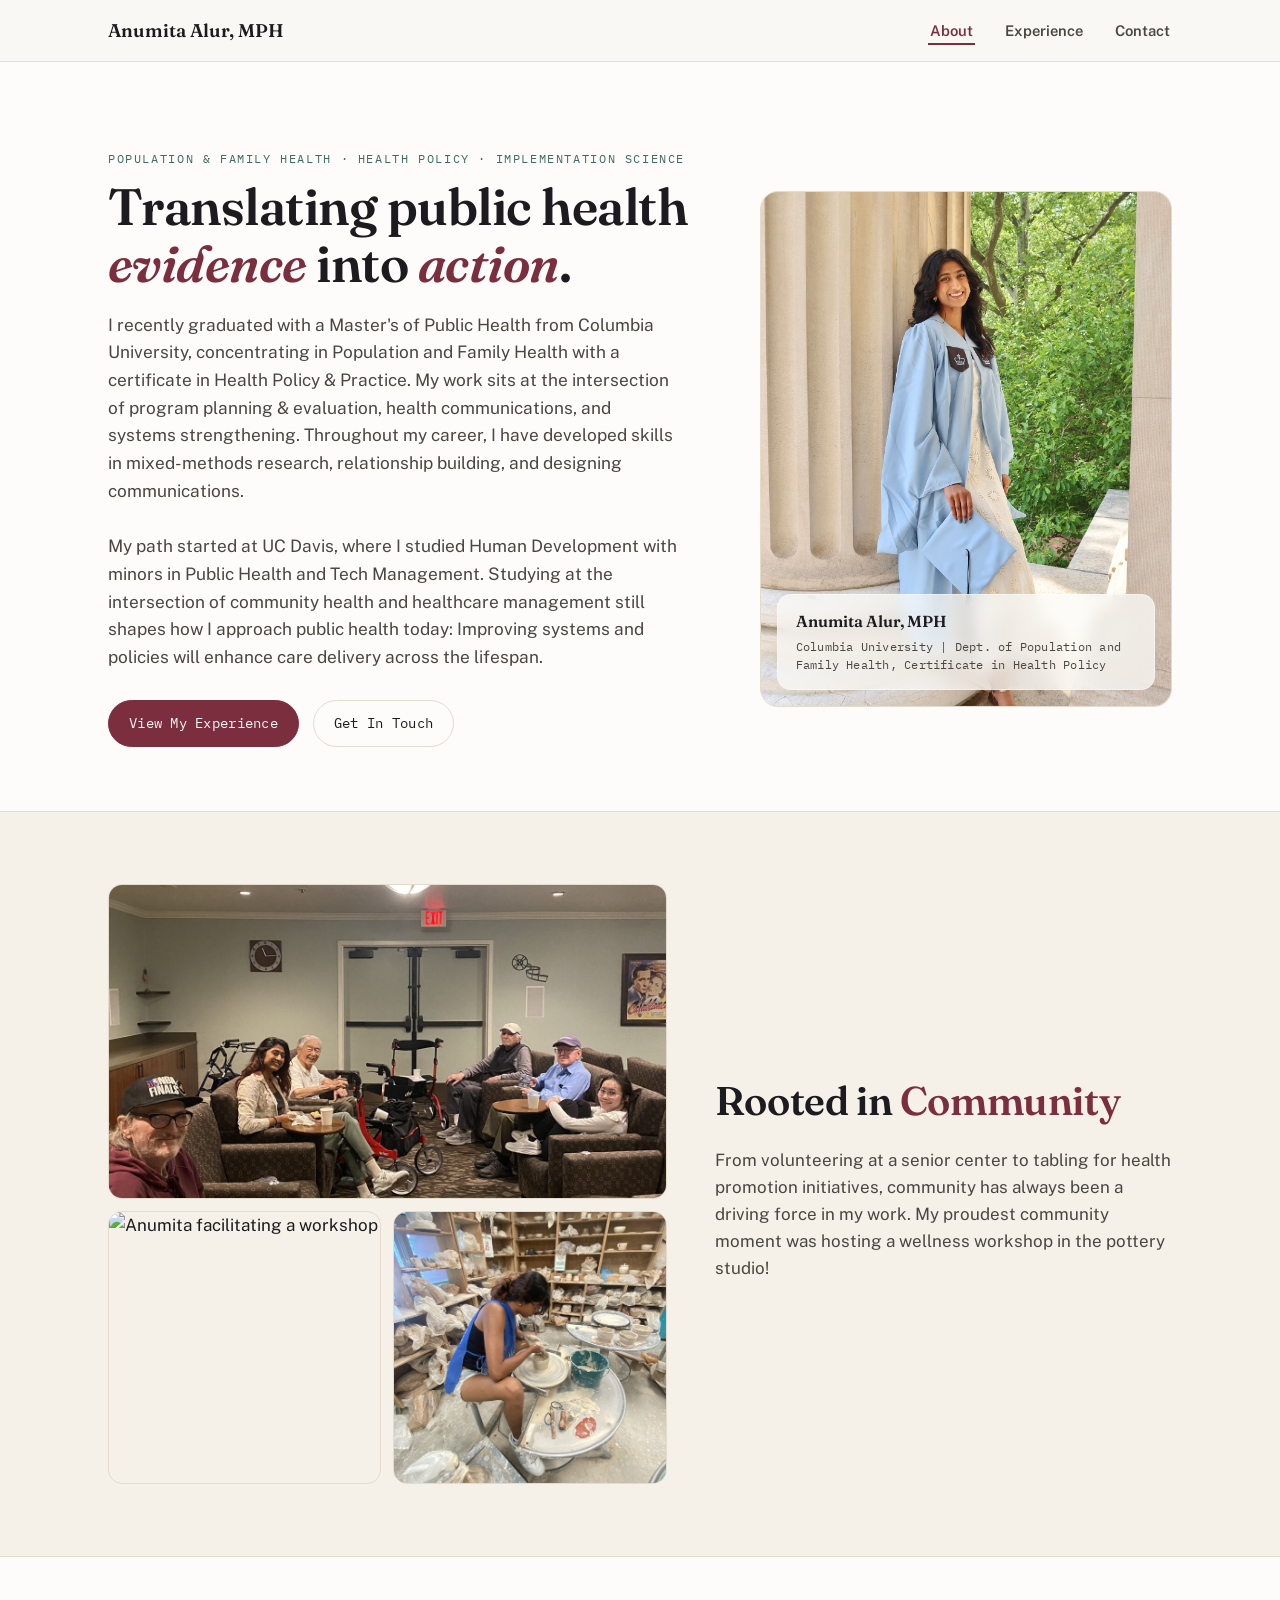
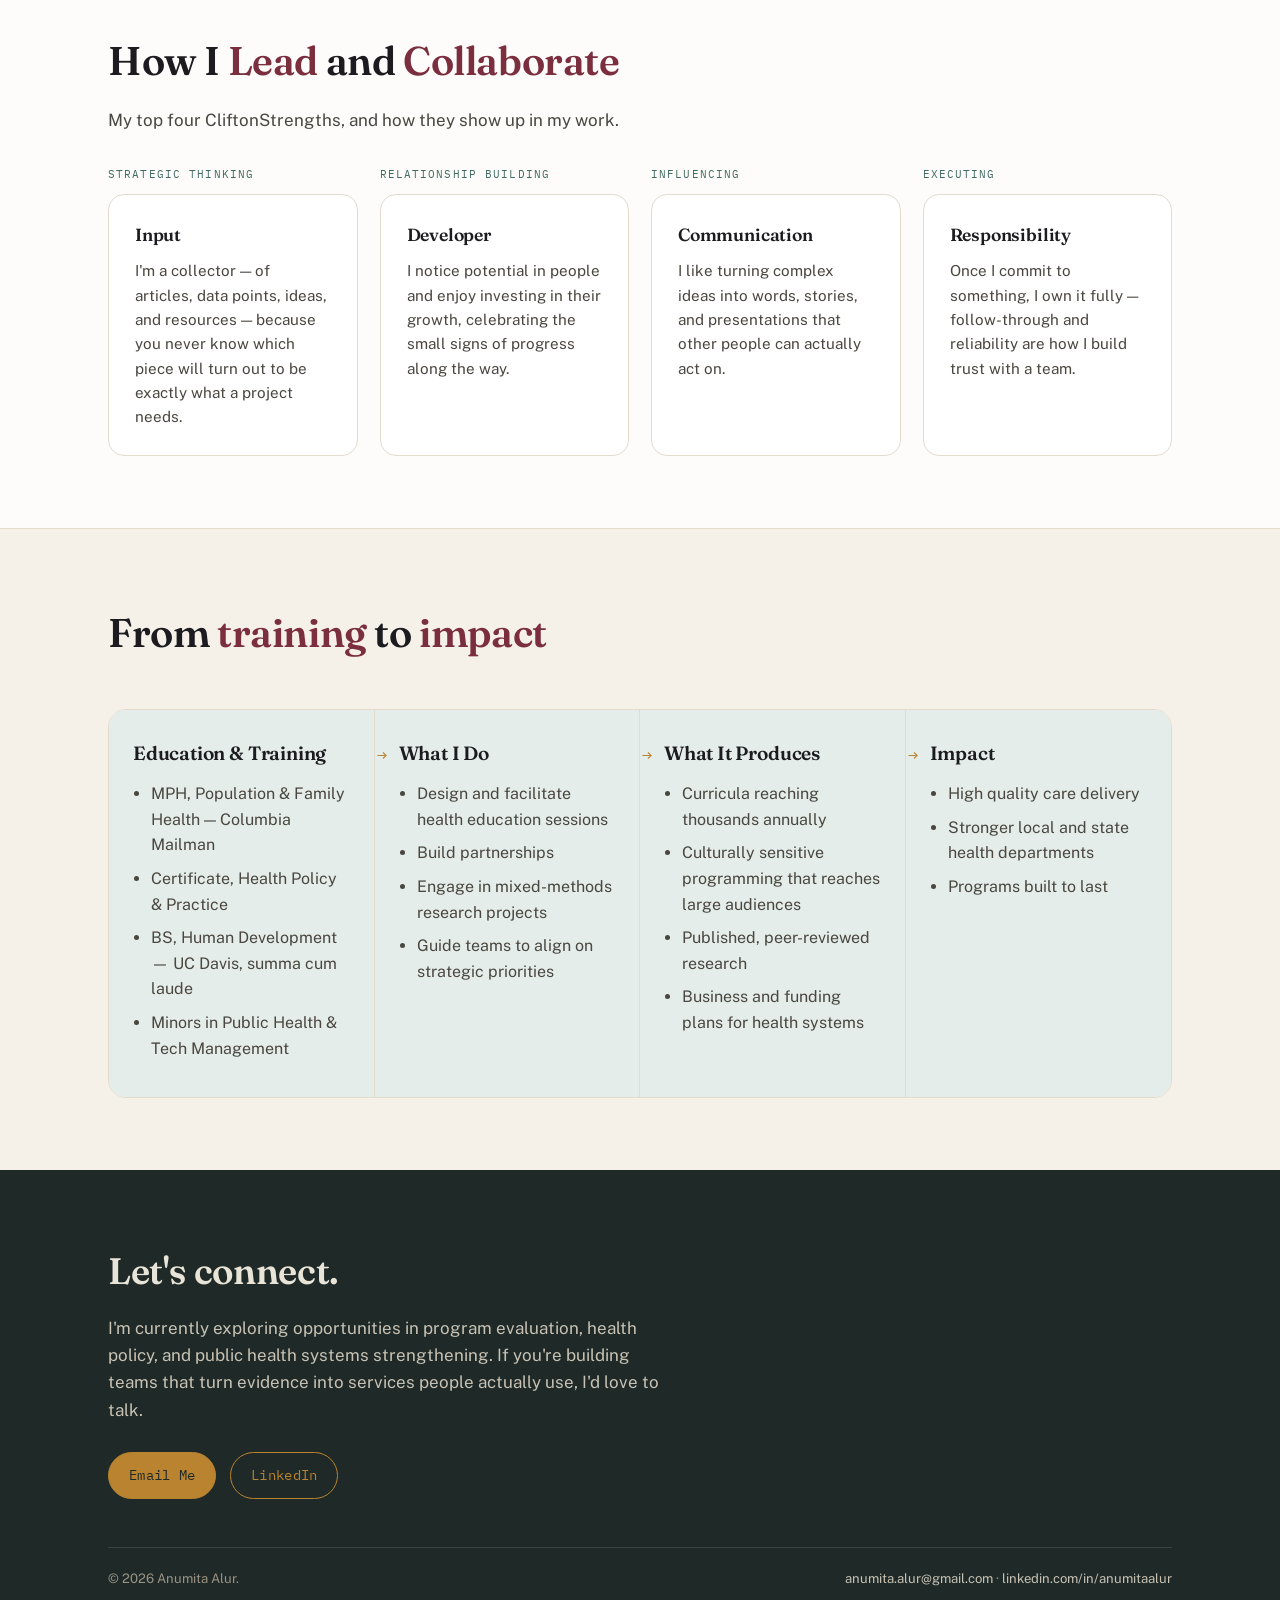
==== commit 946bb799: "about tab" ====
--- a/index.html
+++ b/index.html
@@ -53,13 +53,13 @@
     <div class="wrap">
       <div class="community-grid">
         <div class="community-photos">
-          <img src="images/community-1.jpg" alt="Anumita at a community health event">
+          <img src="images/community-1.jpg" alt="Anumita volunteering at a senior center with residents and fellow volunteers">
           <img src="images/community-2.jpg" alt="Anumita facilitating a workshop">
           <img src="images/community-3.jpg" alt="Anumita with community members">
         </div>
         <div>
           <h2 class="section-title">Rooted in <span class="accent">Community</span></h2>
-          <p style="color:var(--ink-soft); margin-top:14px;">Community has always been the reason I show up in my work and continue to grow. Tabling for health promotion initiatives has allowed me to speak directly with communities and learn how we can improve. My proudest moments working with communities have been creating UC Davis' first health promotion fair and hosting a wellness workshop at a local pottery studio.</p>
+          <p style="color:var(--ink-soft); margin-top:14px;">From volunteering at a senior center to tabling for health promotion initiatives, community has always been a driving force in my work. My proudest community moment was hosting a wellness workshop in the pottery studio!</p>
         </div>
       </div>
     </div>
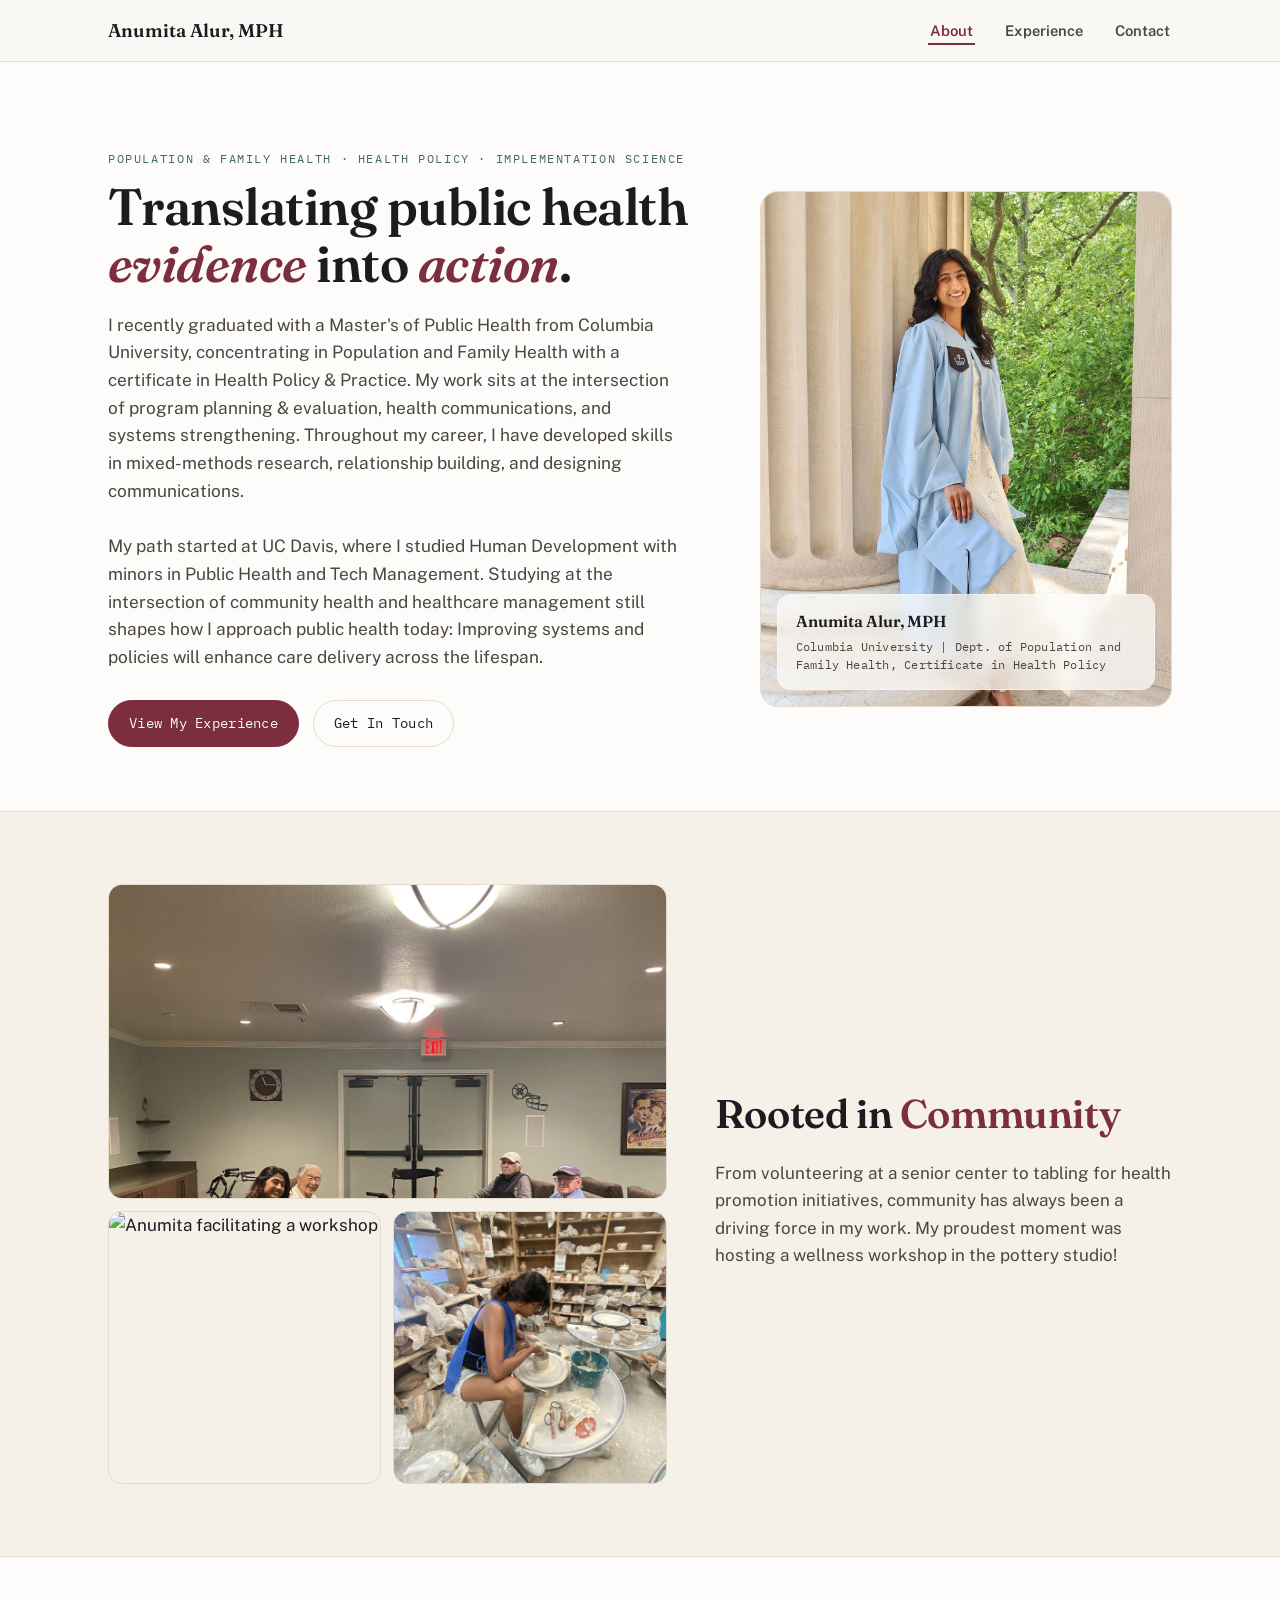
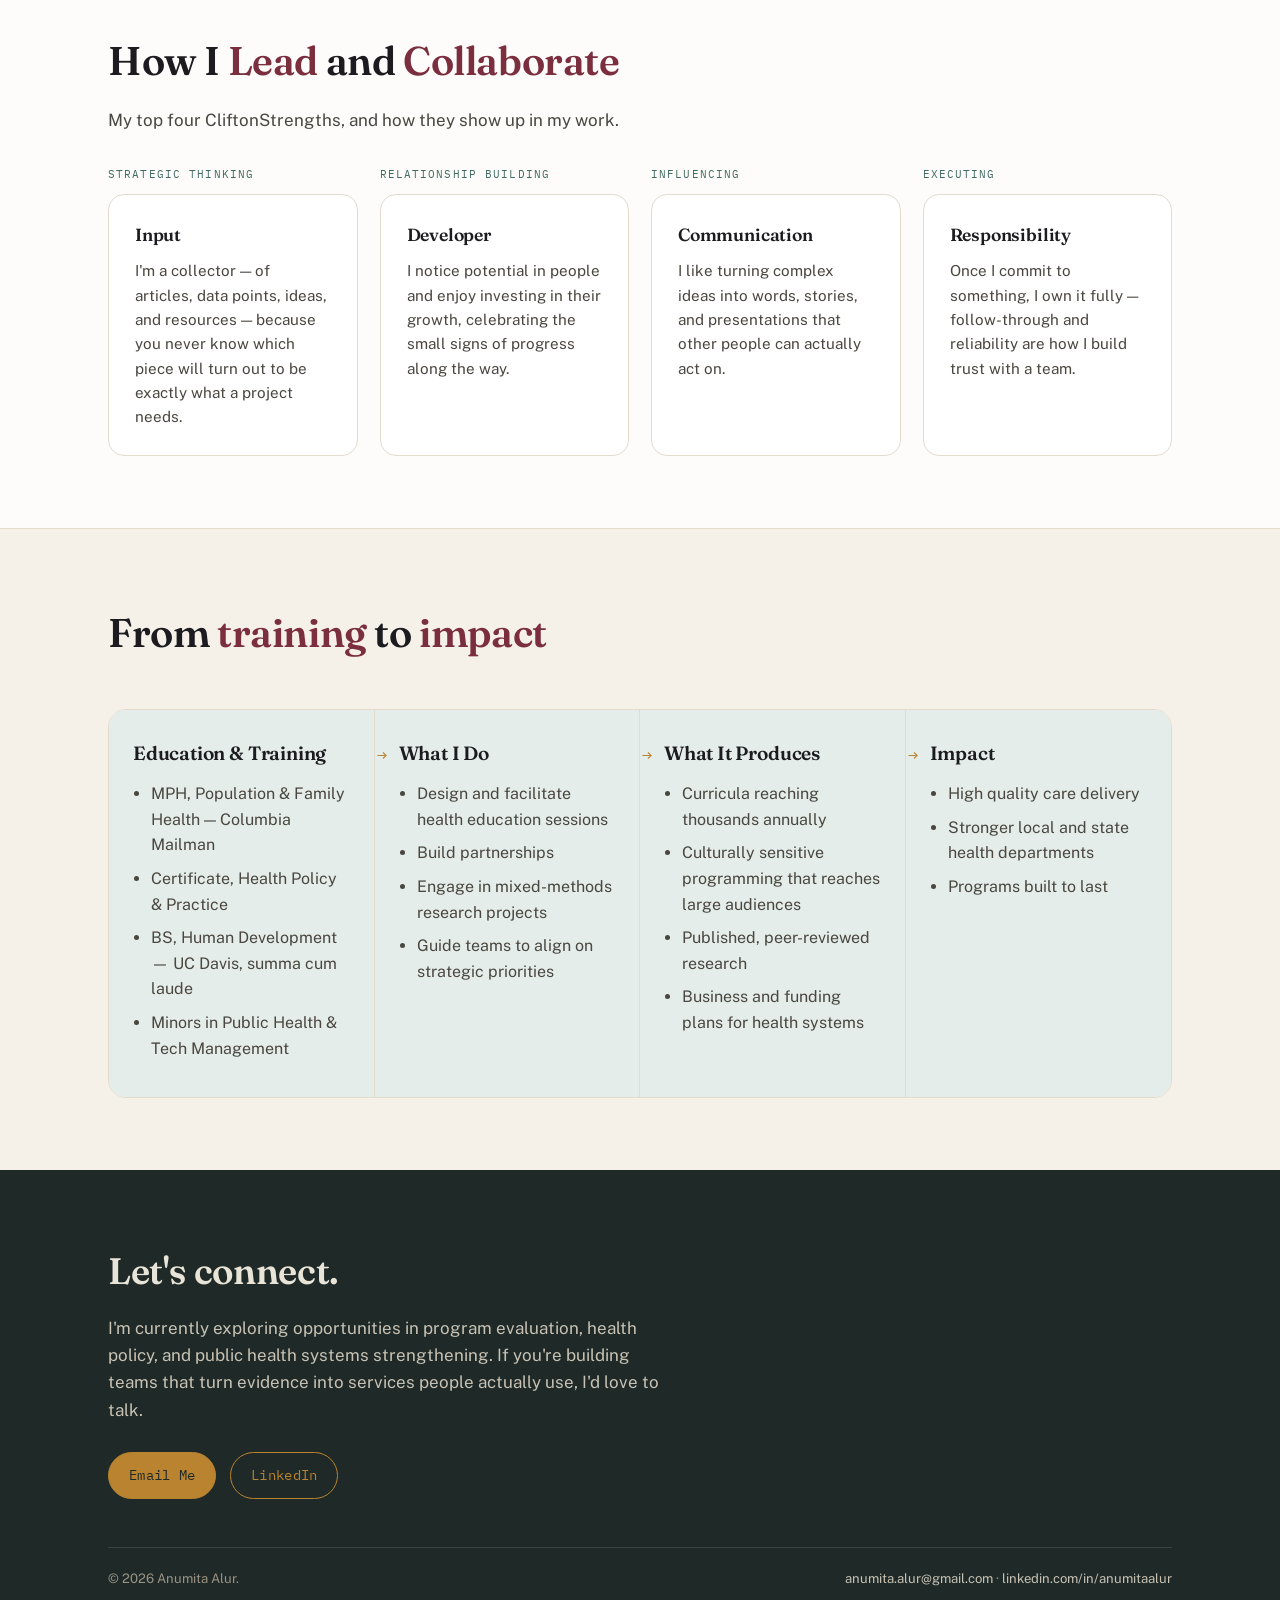
==== commit 40782dca: "about tab" ====
--- a/index.html
+++ b/index.html
@@ -59,7 +59,7 @@
         </div>
         <div>
           <h2 class="section-title">Rooted in <span class="accent">Community</span></h2>
-          <p style="color:var(--ink-soft); margin-top:14px;">From volunteering at a senior center to tabling for health promotion initiatives, community has always been a driving force in my work. My proudest community moment was hosting a wellness workshop in the pottery studio!</p>
+          <p style="color:var(--ink-soft); margin-top:14px;">From volunteering at a senior center to tabling for health promotion initiatives, community has always been a driving force in my work. My proudest moment was hosting a wellness workshop in the pottery studio!</p>
         </div>
       </div>
     </div>
--- a/styles.css
+++ b/styles.css
@@ -308,6 +308,7 @@
 .community-photos img:first-child {
   grid-column: 1 / -1;
   aspect-ratio: 16 / 9;
+  object-position: center 20%;
 }
 .community-photos img:not(:first-child) {
   aspect-ratio: 1 / 1;
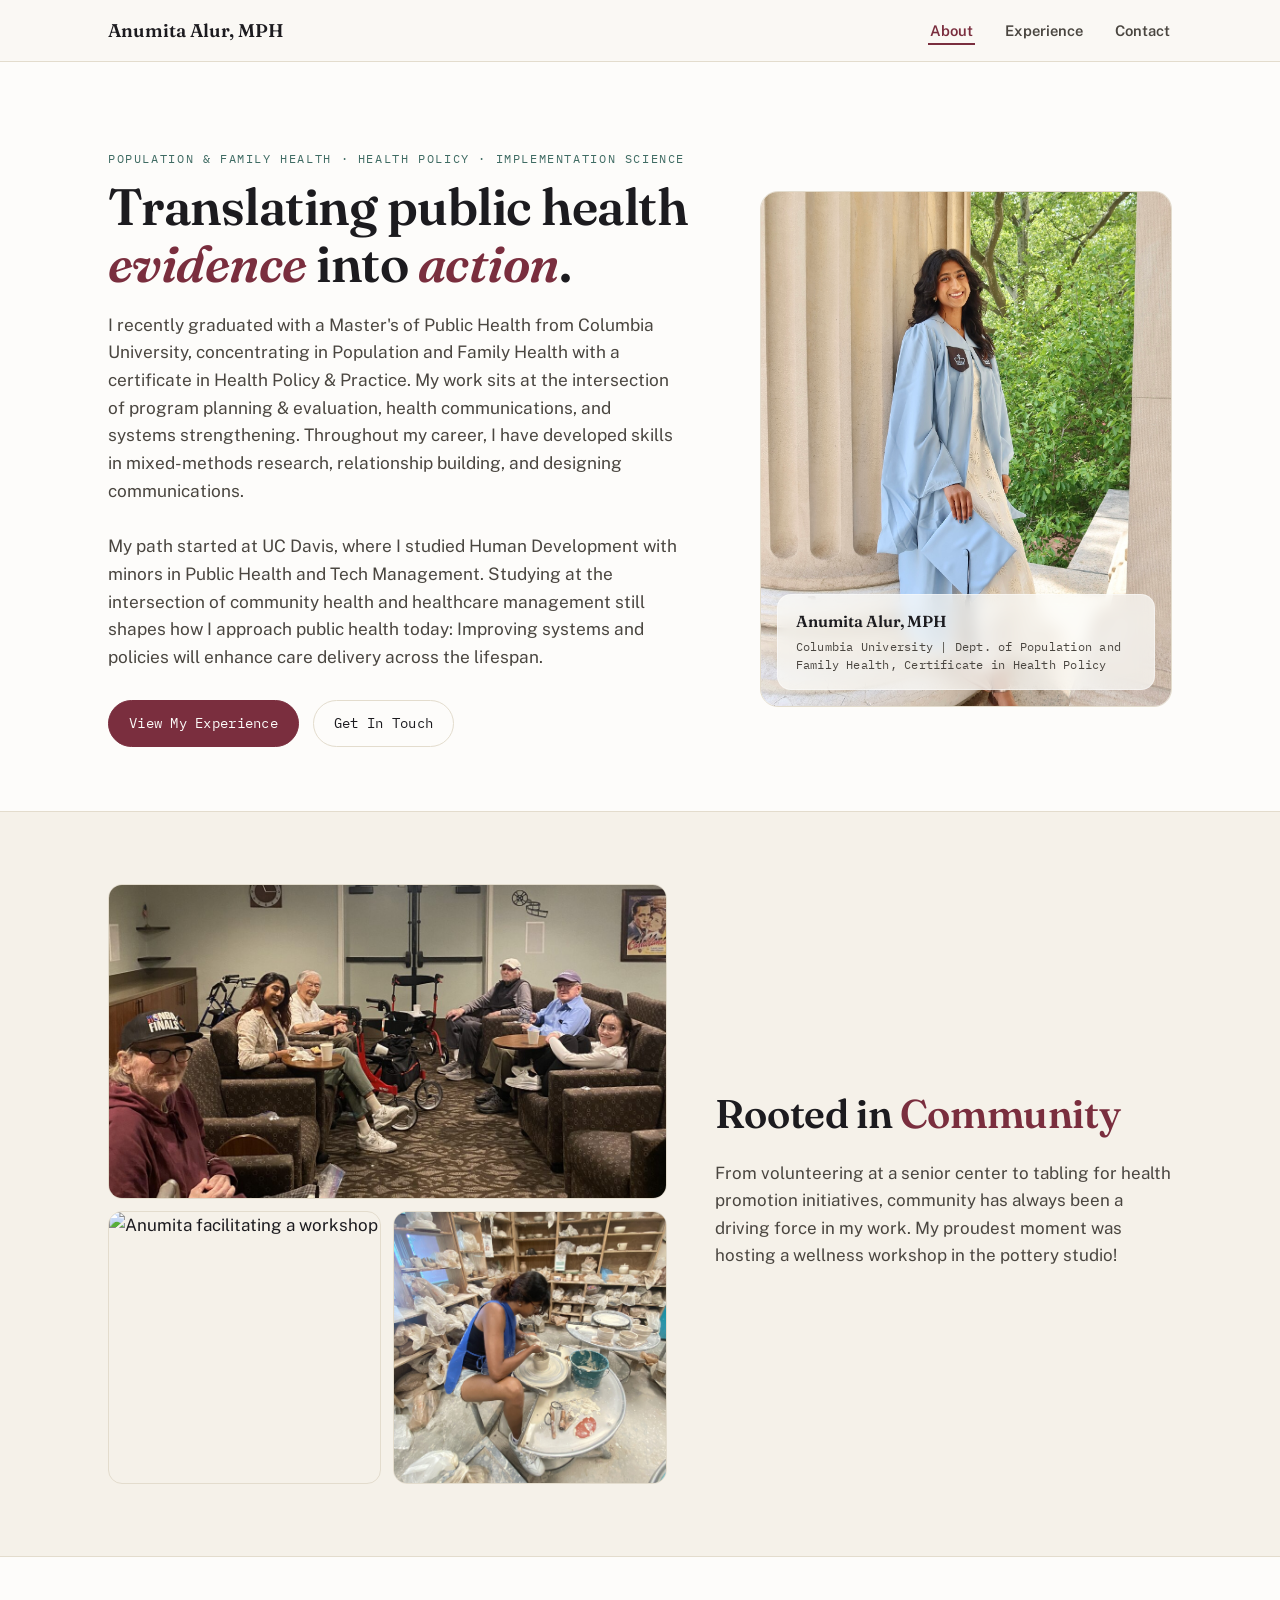
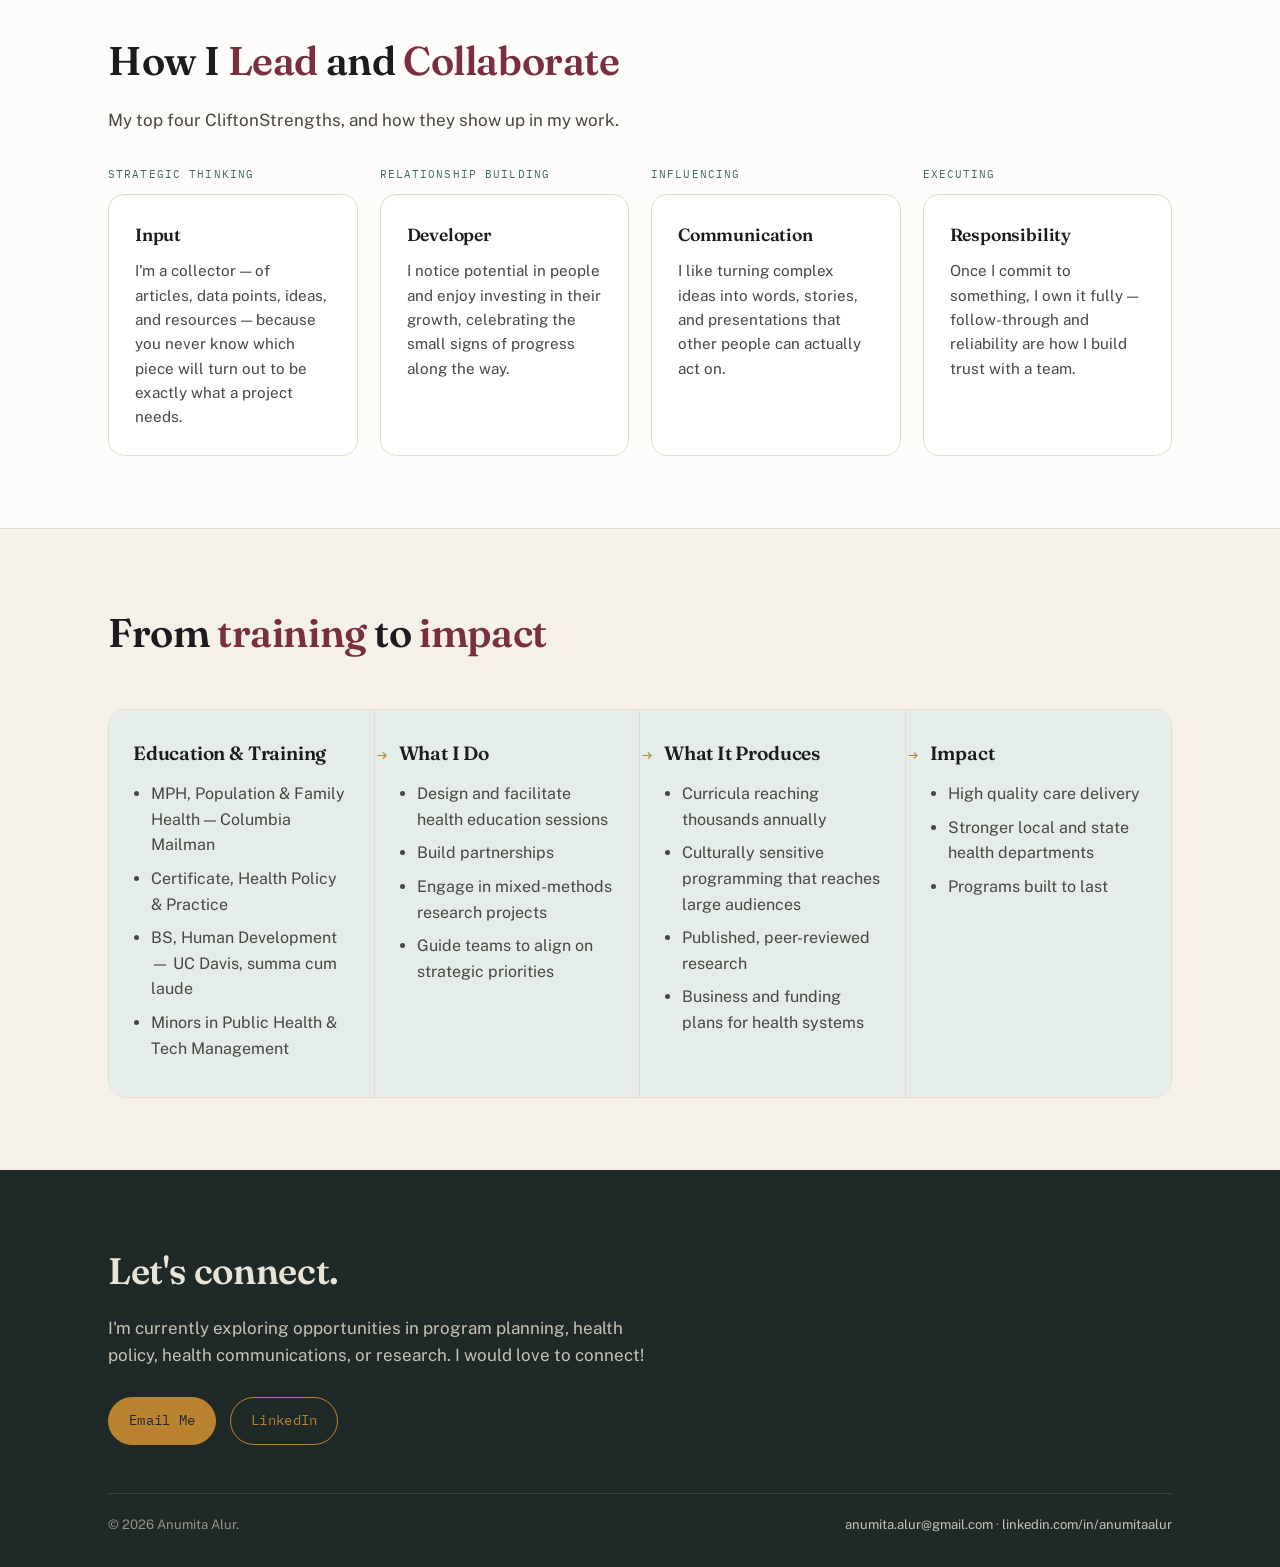
==== commit 365d4534: "experience updates" ====
--- a/index.html
+++ b/index.html
@@ -151,7 +151,7 @@
 <section class="connect" id="connect">
   <div class="wrap">
     <h2>Let's connect.</h2>
-    <p>I'm currently exploring opportunities in program evaluation, health policy, and public health systems strengthening. If you're building teams that turn evidence into services people actually use, I'd love to talk.</p>
+    <p>I'm currently exploring opportunities in program planning, health policy, health communications, or research. I would love to connect!</p>
     <div class="connect-actions">
       <a class="btn solid" href="mailto:anumita.alur@gmail.com">Email Me</a>
       <a class="btn" href="https://www.linkedin.com/in/anumitaalur" target="_blank" rel="noopener">LinkedIn</a>
--- a/styles.css
+++ b/styles.css
@@ -308,7 +308,7 @@
 .community-photos img:first-child {
   grid-column: 1 / -1;
   aspect-ratio: 16 / 9;
-  object-position: center 20%;
+  object-position: center 65%;
 }
 .community-photos img:not(:first-child) {
   aspect-ratio: 1 / 1;
@@ -342,6 +342,39 @@
 .pub-box h3 { font-size: 1.05rem; margin-bottom: 10px; }
 .pub-box .meta { font-family: var(--mono); font-size: 0.8rem; color: var(--teal); margin-bottom: 8px; display: block; }
 .pub-box p { color: var(--ink-soft); font-size: 0.93rem; margin-bottom: 0; }
+a.pub-box {
+  display: block;
+  text-decoration: none;
+  color: inherit;
+  transition: border-color 0.15s ease, transform 0.15s ease;
+}
+a.pub-box:hover {
+  border-color: var(--berry);
+  text-decoration: none;
+  transform: translateY(-2px);
+}
+a.pub-box h3 { color: var(--berry-dark); }
+
+/* ---------------- Conference photos ---------------- */
+.conference-grid {
+  display: grid;
+  grid-template-columns: repeat(2, 1fr);
+  gap: 28px;
+}
+@media (max-width: 720px) { .conference-grid { grid-template-columns: 1fr; } }
+.conference-item img {
+  width: 100%;
+  aspect-ratio: 4 / 3;
+  object-fit: cover;
+  border-radius: 14px;
+  border: 1px solid var(--line);
+}
+.conference-caption {
+  color: var(--ink-soft);
+  font-size: 0.93rem;
+  margin-top: 12px;
+  margin-bottom: 0;
+}
 
 /* ---------------- Card / focus areas ---------------- */
 .card-grid {
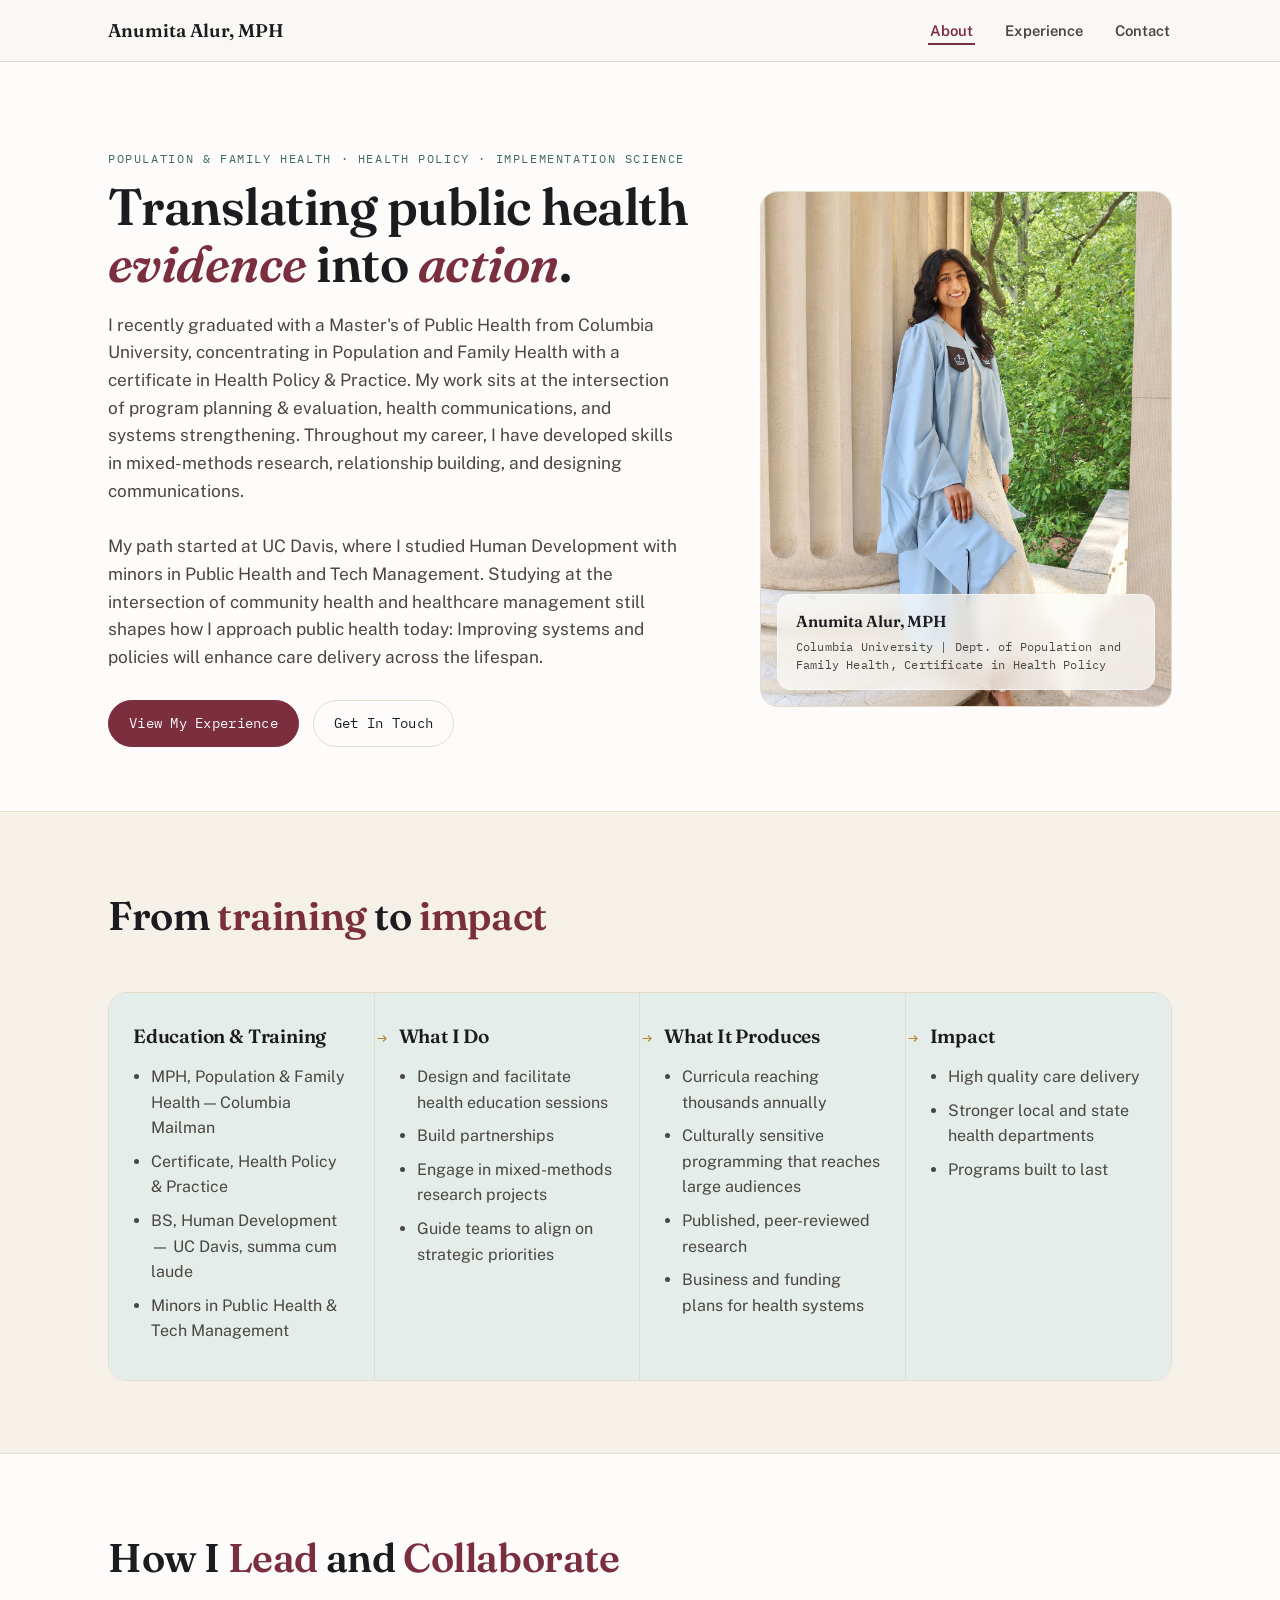
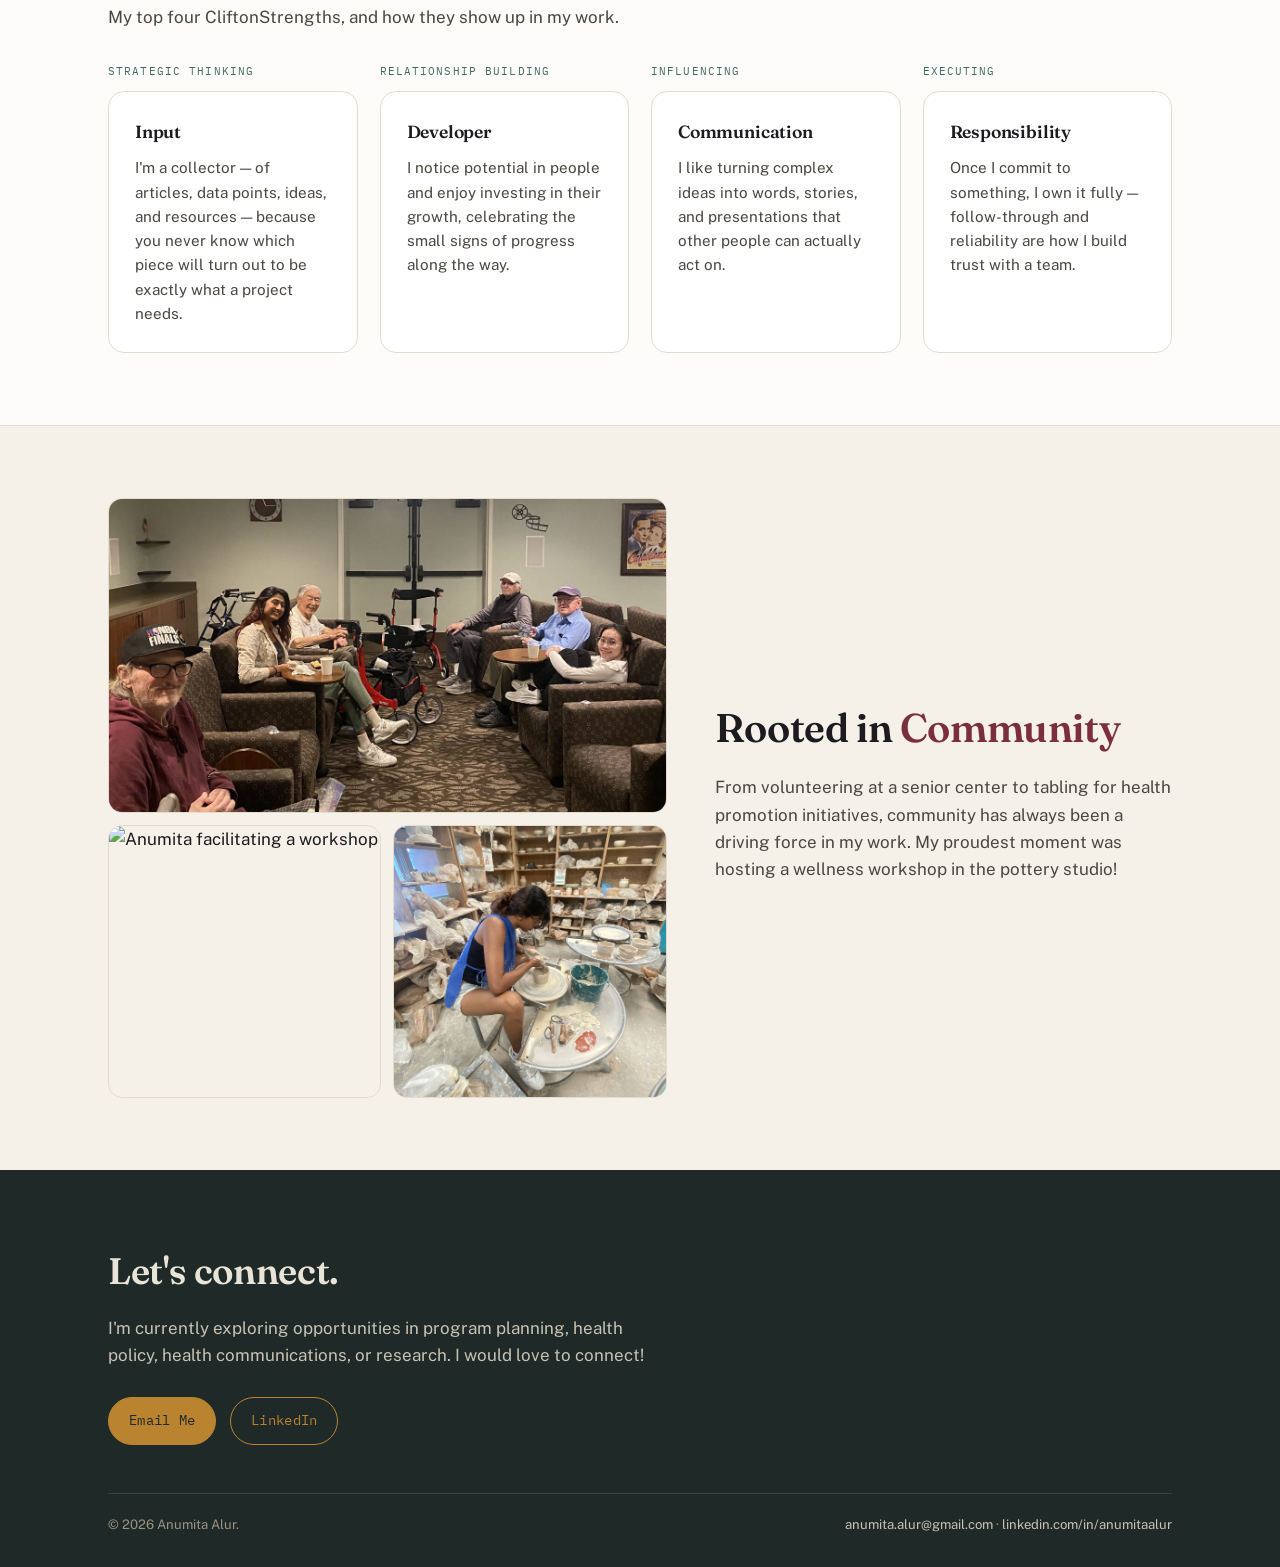
==== commit 98e904b1: "about and experience updates" ====
--- a/index.html
+++ b/index.html
@@ -51,15 +51,42 @@
 
   <section class="block section-dark">
     <div class="wrap">
-      <div class="community-grid">
-        <div class="community-photos">
-          <img src="images/community-1.jpg" alt="Anumita volunteering at a senior center with residents and fellow volunteers">
-          <img src="images/community-2.jpg" alt="Anumita facilitating a workshop">
-          <img src="images/community-3.jpg" alt="Anumita with community members">
+      <h2 class="section-title" style="margin-bottom:44px;">From <span class="accent">training</span> to <span class="accent">impact</span></h2>
+      <div class="logic-flow">
+        <div class="logic-stage">
+          <h4>Education &amp; Training</h4>
+          <ul>
+            <li>MPH, Population &amp; Family Health — Columbia Mailman</li>
+            <li>Certificate, Health Policy &amp; Practice</li>
+            <li>BS, Human Development — UC Davis, summa cum laude</li>
+            <li>Minors in Public Health &amp; Tech Management</li>
+          </ul>
         </div>
-        <div>
-          <h2 class="section-title">Rooted in <span class="accent">Community</span></h2>
-          <p style="color:var(--ink-soft); margin-top:14px;">From volunteering at a senior center to tabling for health promotion initiatives, community has always been a driving force in my work. My proudest moment was hosting a wellness workshop in the pottery studio!</p>
+        <div class="logic-stage">
+          <h4>What I Do</h4>
+          <ul>
+            <li>Design and facilitate health education sessions</li>
+            <li>Build partnerships</li>
+            <li>Engage in mixed-methods research projects</li>
+            <li>Guide teams to align on strategic priorities</li>
+          </ul>
+        </div>
+        <div class="logic-stage">
+          <h4>What It Produces</h4>
+          <ul>
+            <li>Curricula reaching thousands annually</li>
+            <li>Culturally sensitive programming that reaches large audiences</li>
+            <li>Published, peer-reviewed research</li>
+            <li>Business and funding plans for health systems</li>
+          </ul>
+        </div>
+        <div class="logic-stage">
+          <h4>Impact</h4>
+          <ul>
+            <li>High quality care delivery</li>
+            <li>Stronger local and state health departments</li>
+            <li>Programs built to last</li>
+          </ul>
         </div>
       </div>
     </div>
@@ -104,42 +131,15 @@
 
   <section class="block section-dark">
     <div class="wrap">
-      <h2 class="section-title" style="margin-bottom:44px;">From <span class="accent">training</span> to <span class="accent">impact</span></h2>
-      <div class="logic-flow">
-        <div class="logic-stage">
-          <h4>Education &amp; Training</h4>
-          <ul>
-            <li>MPH, Population &amp; Family Health — Columbia Mailman</li>
-            <li>Certificate, Health Policy &amp; Practice</li>
-            <li>BS, Human Development — UC Davis, summa cum laude</li>
-            <li>Minors in Public Health &amp; Tech Management</li>
-          </ul>
+      <div class="community-grid">
+        <div class="community-photos">
+          <img src="images/community-1.jpg" alt="Anumita volunteering at a senior center with residents and fellow volunteers">
+          <img src="images/community-2.jpg" alt="Anumita facilitating a workshop">
+          <img src="images/community-3.jpg" alt="Anumita with community members">
         </div>
-        <div class="logic-stage">
-          <h4>What I Do</h4>
-          <ul>
-            <li>Design and facilitate health education sessions</li>
-            <li>Build partnerships</li>
-            <li>Engage in mixed-methods research projects</li>
-            <li>Guide teams to align on strategic priorities</li>
-          </ul>
-        </div>
-        <div class="logic-stage">
-          <h4>What It Produces</h4>
-          <ul>
-            <li>Curricula reaching thousands annually</li>
-            <li>Culturally sensitive programming that reaches large audiences</li>
-            <li>Published, peer-reviewed research</li>
-            <li>Business and funding plans for health systems</li>
-          </ul>
-        </div>
-        <div class="logic-stage">
-          <h4>Impact</h4>
-          <ul>
-            <li>High quality care delivery</li>
-            <li>Stronger local and state health departments</li>
-            <li>Programs built to last</li>
-          </ul>
+        <div>
+          <h2 class="section-title">Rooted in <span class="accent">Community</span></h2>
+          <p style="color:var(--ink-soft); margin-top:14px;">From volunteering at a senior center to tabling for health promotion initiatives, community has always been a driving force in my work. My proudest moment was hosting a wellness workshop in the pottery studio!</p>
         </div>
       </div>
     </div>
--- a/styles.css
+++ b/styles.css
@@ -518,12 +518,12 @@
 .chip-group h4 { font-family: var(--mono); font-size: 0.78rem; letter-spacing: 0.08em; text-transform: uppercase; color: var(--teal); margin-bottom: 12px; }
 .chips { display: flex; flex-wrap: wrap; gap: 8px; }
 .chip {
-  font-size: 0.85rem;
-  padding: 6px 14px;
-  border: 1px solid var(--line);
+  font-size: 0.95rem;
+  padding: 9px 20px;
+  border: 1px solid var(--teal);
   border-radius: 999px;
-  color: var(--ink-soft);
-  background: var(--paper-dim);
+  color: var(--teal);
+  background: var(--teal-tint);
 }
 
 /* ---------------- Quote ---------------- */
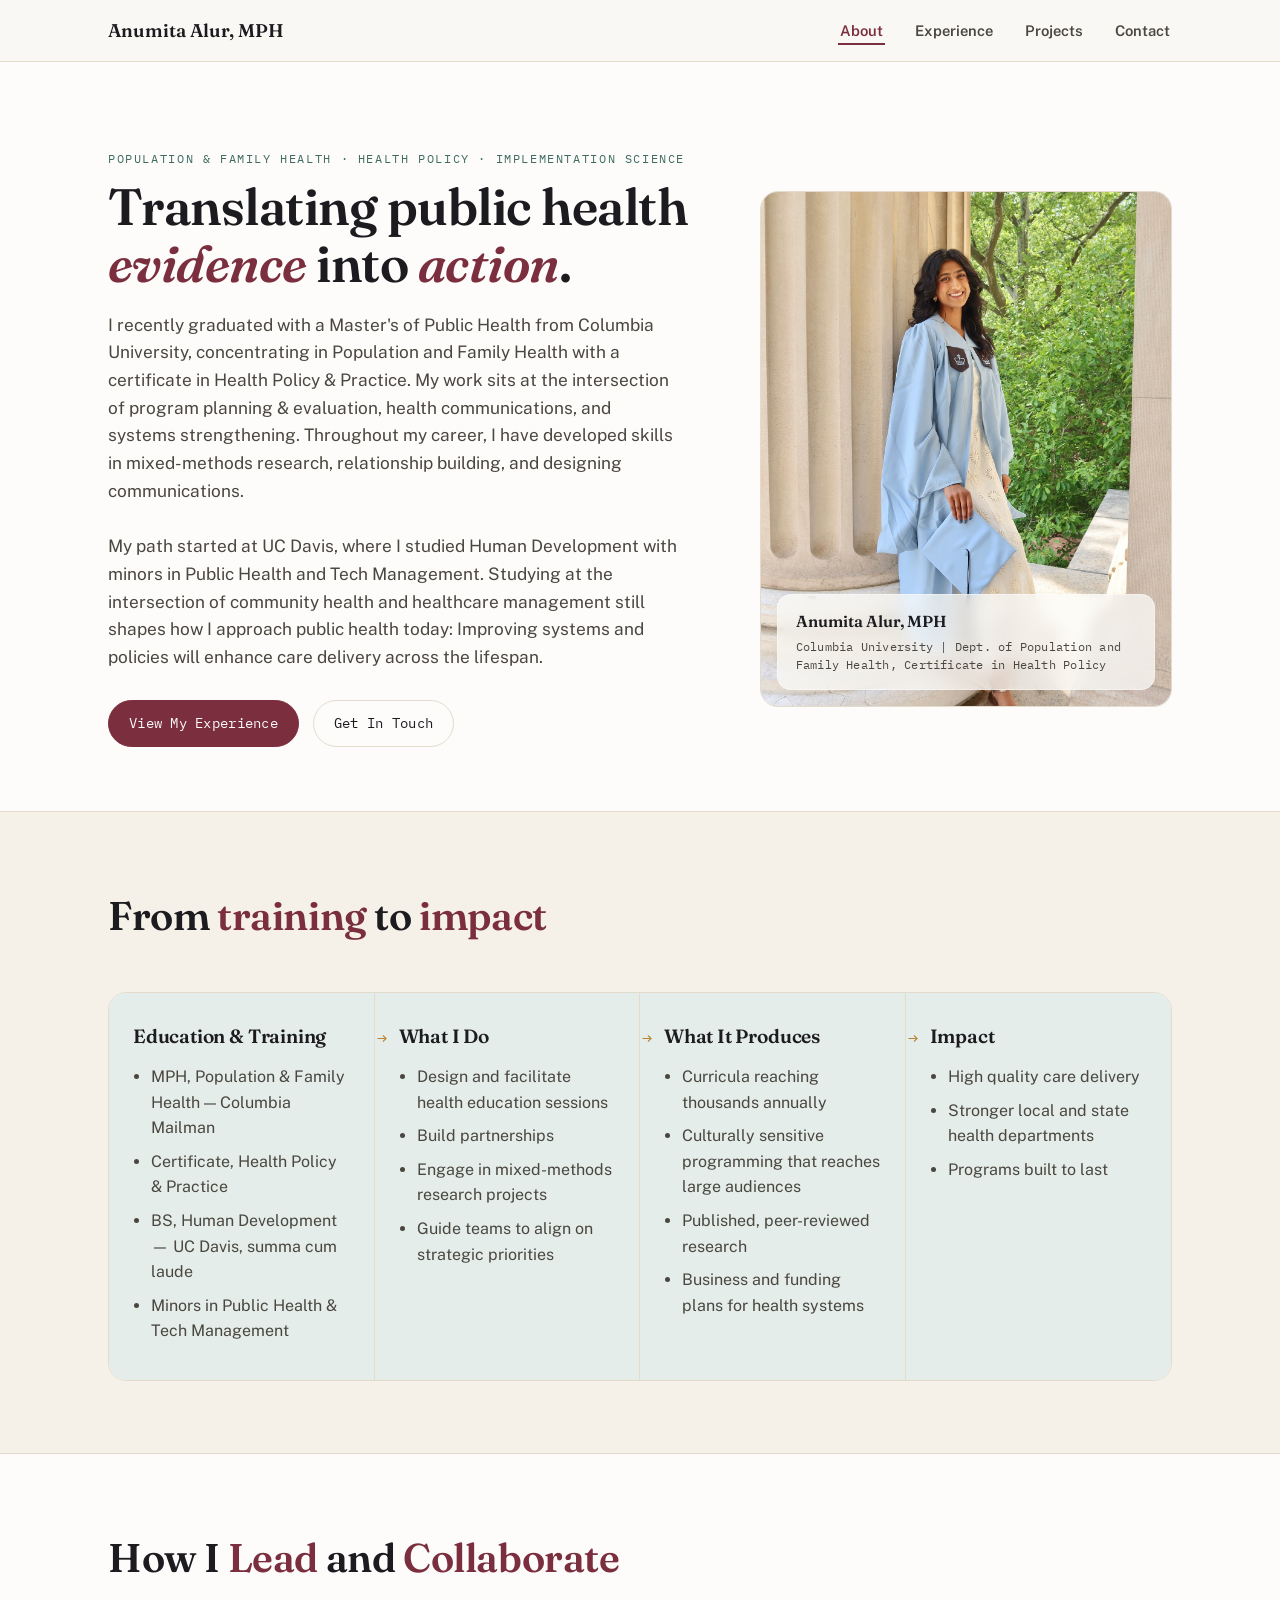
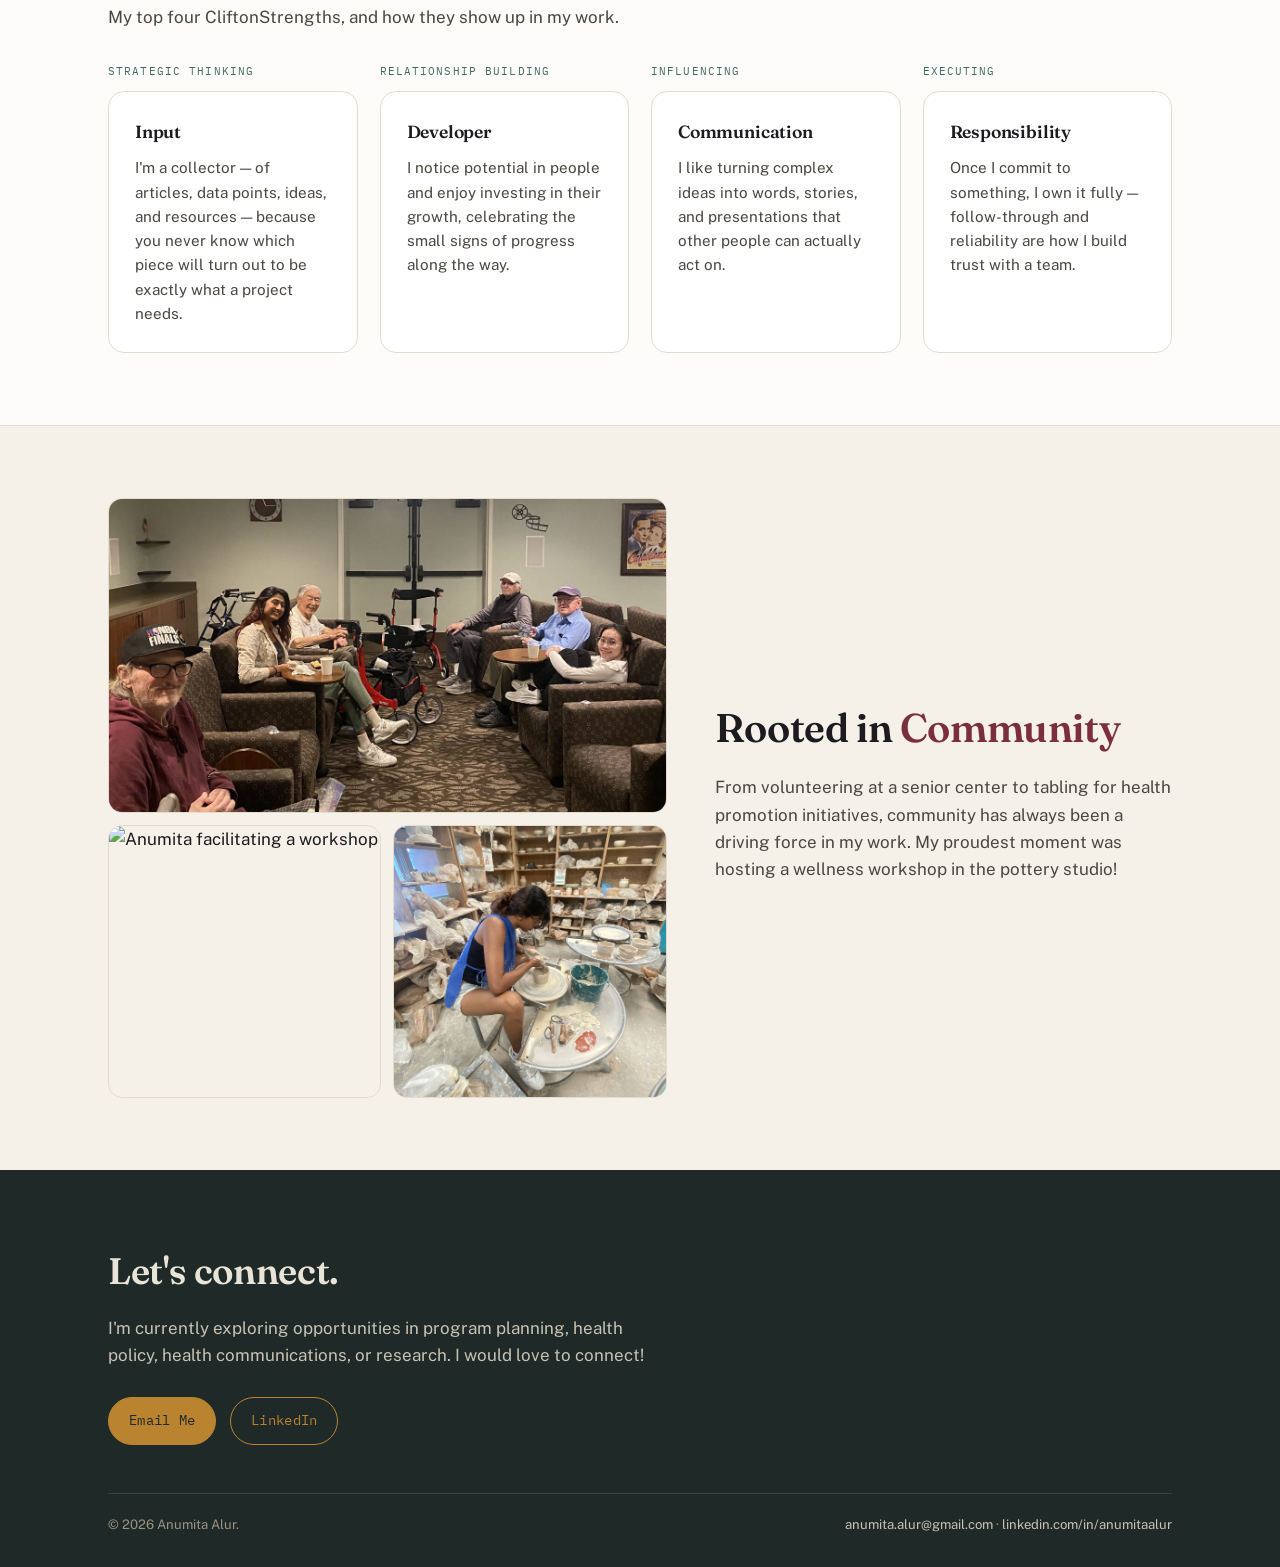
==== commit ed7d9516: "new projects tab" ====
--- a/index.html
+++ b/index.html
@@ -1,4 +1,4 @@
-<!DOCTYPE html>
+ <!DOCTYPE html>
 <html lang="en">
 <head>
 <meta charset="UTF-8">
@@ -19,6 +19,7 @@
       <ul>
         <li><a href="index.html" aria-current="page">About</a></li>
         <li><a href="experience.html">Experience</a></li>
+        <li><a href="projects.html">Projects</a></li>
         <li><a href="index.html#connect">Contact</a></li>
       </ul>
     </nav>
